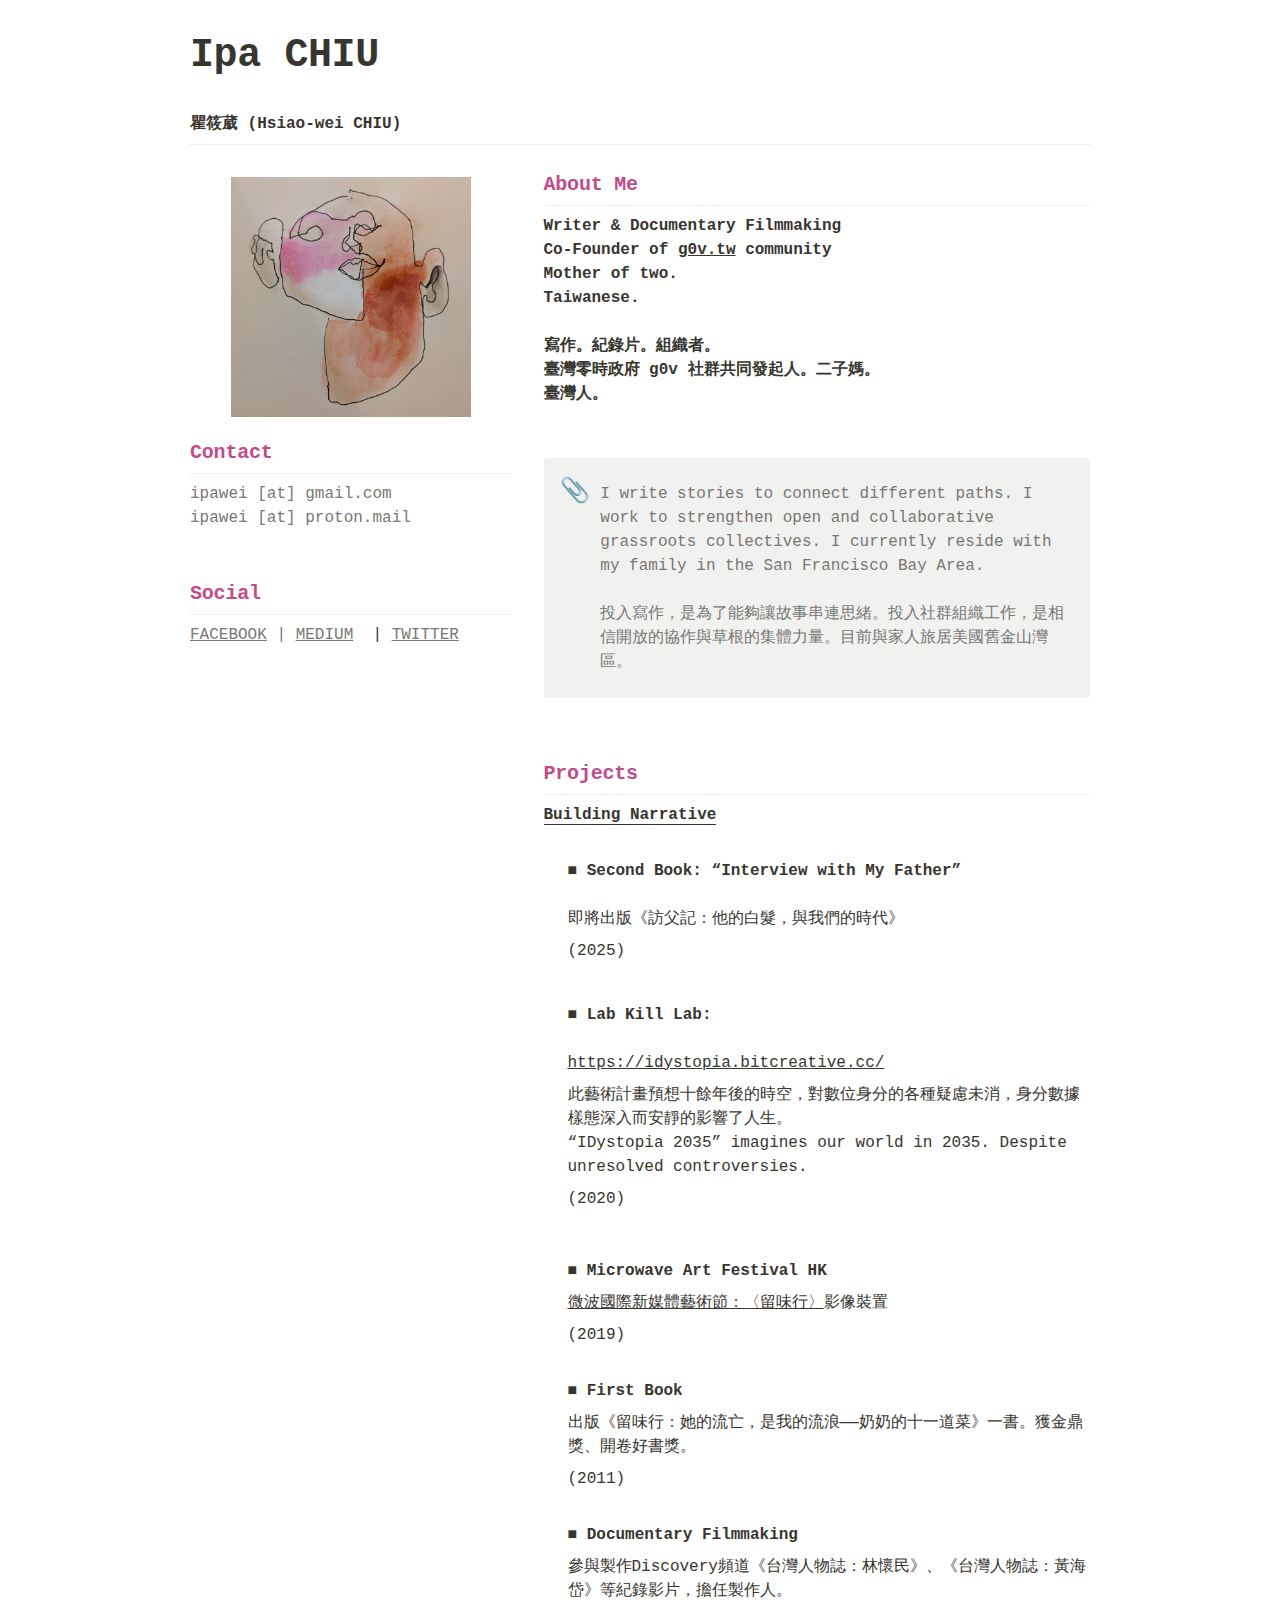
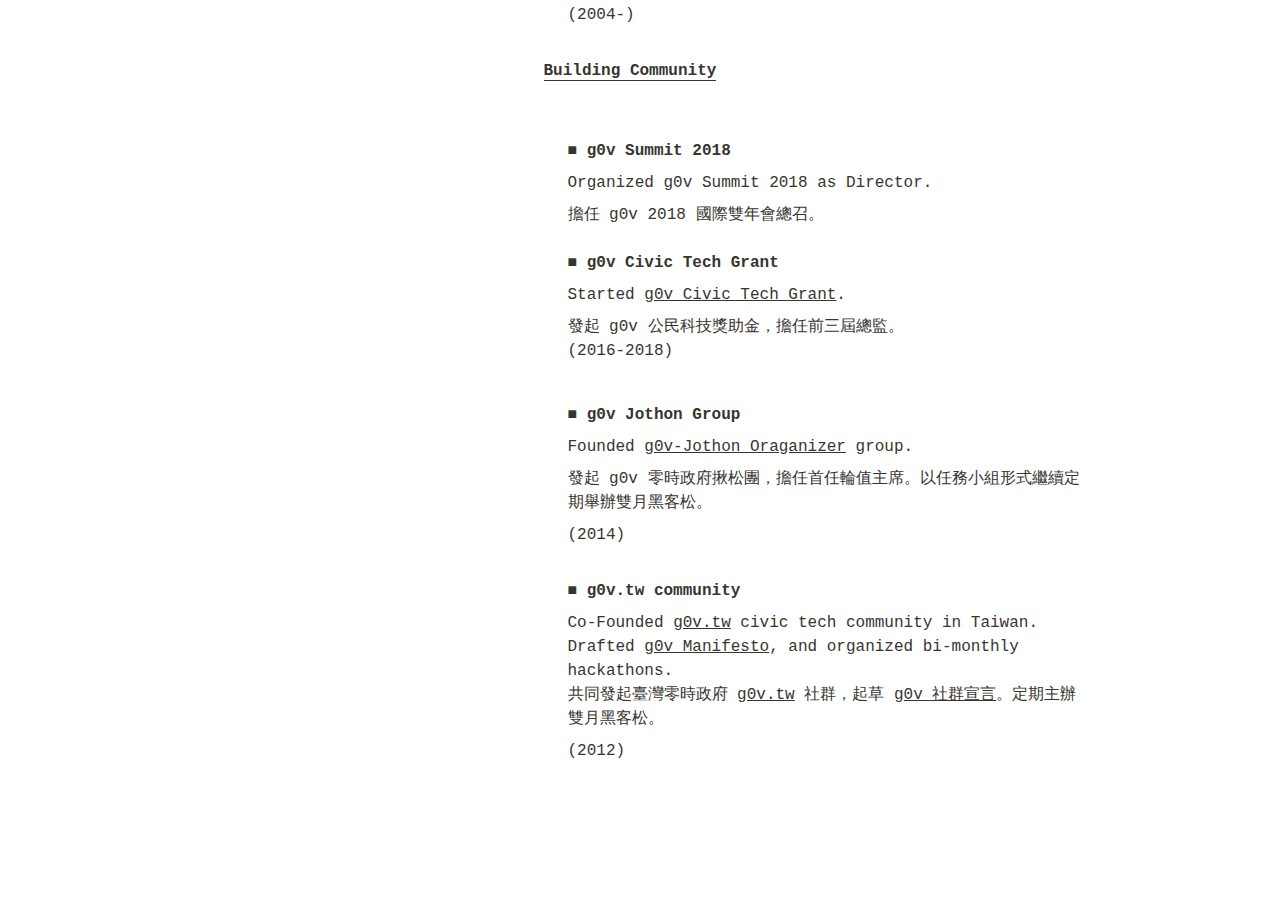
==== index.html @ a29be662 "Update index.html" ====
<html><head><meta http-equiv="Content-Type" content="text/html; charset=utf-8"/><title>Ipa CHIU</title><style>
/* cspell:disable-file */
/* webkit printing magic: print all background colors */
html {
	-webkit-print-color-adjust: exact;
}
* {
	box-sizing: border-box;
	-webkit-print-color-adjust: exact;
}

html,
body {
	margin: 0;
	padding: 0;
}
@media only screen {
	body {
		margin: 2em auto;
		max-width: 900px;
		color: rgb(55, 53, 47);
	}
}

body {
	line-height: 1.5;
	white-space: pre-wrap;
}

a,
a.visited {
	color: inherit;
	text-decoration: underline;
}

.pdf-relative-link-path {
	font-size: 80%;
	color: #444;
}

h1,
h2,
h3 {
	letter-spacing: -0.01em;
	line-height: 1.2;
	font-weight: 600;
	margin-bottom: 0;
}

.page-title {
	font-size: 2.5rem;
	font-weight: 700;
	margin-top: 0;
	margin-bottom: 0.75em;
}

h1 {
	font-size: 1.875rem;
	margin-top: 1.875rem;
}

h2 {
	font-size: 1.5rem;
	margin-top: 1.5rem;
}

h3 {
	font-size: 1.25rem;
	margin-top: 1.25rem;
}

.source {
	border: 1px solid #ddd;
	border-radius: 3px;
	padding: 1.5em;
	word-break: break-all;
}

.callout {
	border-radius: 3px;
	padding: 1rem;
}

figure {
	margin: 1.25em 0;
	page-break-inside: avoid;
}

figcaption {
	opacity: 0.5;
	font-size: 85%;
	margin-top: 0.5em;
}

mark {
	background-color: transparent;
}

.indented {
	padding-left: 1.5em;
}

hr {
	background: transparent;
	display: block;
	width: 100%;
	height: 1px;
	visibility: visible;
	border: none;
	border-bottom: 1px solid rgba(55, 53, 47, 0.09);
}

img {
	max-width: 100%;
}

@media only print {
	img {
		max-height: 100vh;
		object-fit: contain;
	}
}

@page {
	margin: 1in;
}

.collection-content {
	font-size: 0.875rem;
}

.column-list {
	display: flex;
	justify-content: space-between;
}

.column {
	padding: 0 1em;
}

.column:first-child {
	padding-left: 0;
}

.column:last-child {
	padding-right: 0;
}

.table_of_contents-item {
	display: block;
	font-size: 0.875rem;
	line-height: 1.3;
	padding: 0.125rem;
}

.table_of_contents-indent-1 {
	margin-left: 1.5rem;
}

.table_of_contents-indent-2 {
	margin-left: 3rem;
}

.table_of_contents-indent-3 {
	margin-left: 4.5rem;
}

.table_of_contents-link {
	text-decoration: none;
	opacity: 0.7;
	border-bottom: 1px solid rgba(55, 53, 47, 0.18);
}

table,
th,
td {
	border: 1px solid rgba(55, 53, 47, 0.09);
	border-collapse: collapse;
}

table {
	border-left: none;
	border-right: none;
}

th,
td {
	font-weight: normal;
	padding: 0.25em 0.5em;
	line-height: 1.5;
	min-height: 1.5em;
	text-align: left;
}

th {
	color: rgba(55, 53, 47, 0.6);
}

ol,
ul {
	margin: 0;
	margin-block-start: 0.6em;
	margin-block-end: 0.6em;
}

li > ol:first-child,
li > ul:first-child {
	margin-block-start: 0.6em;
}

ul > li {
	list-style: disc;
}

ul.to-do-list {
	padding-inline-start: 0;
}

ul.to-do-list > li {
	list-style: none;
}

.to-do-children-checked {
	text-decoration: line-through;
	opacity: 0.375;
}

ul.toggle > li {
	list-style: none;
}

ul {
	padding-inline-start: 1.7em;
}

ul > li {
	padding-left: 0.1em;
}

ol {
	padding-inline-start: 1.6em;
}

ol > li {
	padding-left: 0.2em;
}

.mono ol {
	padding-inline-start: 2em;
}

.mono ol > li {
	text-indent: -0.4em;
}

.toggle {
	padding-inline-start: 0em;
	list-style-type: none;
}

/* Indent toggle children */
.toggle > li > details {
	padding-left: 1.7em;
}

.toggle > li > details > summary {
	margin-left: -1.1em;
}

.selected-value {
	display: inline-block;
	padding: 0 0.5em;
	background: rgba(206, 205, 202, 0.5);
	border-radius: 3px;
	margin-right: 0.5em;
	margin-top: 0.3em;
	margin-bottom: 0.3em;
	white-space: nowrap;
}

.collection-title {
	display: inline-block;
	margin-right: 1em;
}

.page-description {
    margin-bottom: 2em;
}

.simple-table {
	margin-top: 1em;
	font-size: 0.875rem;
	empty-cells: show;
}
.simple-table td {
	height: 29px;
	min-width: 120px;
}

.simple-table th {
	height: 29px;
	min-width: 120px;
}

.simple-table-header-color {
	background: rgb(247, 246, 243);
	color: black;
}
.simple-table-header {
	font-weight: 500;
}

time {
	opacity: 0.5;
}

.icon {
	display: inline-block;
	max-width: 1.2em;
	max-height: 1.2em;
	text-decoration: none;
	vertical-align: text-bottom;
	margin-right: 0.5em;
}

img.icon {
	border-radius: 3px;
}

.user-icon {
	width: 1.5em;
	height: 1.5em;
	border-radius: 100%;
	margin-right: 0.5rem;
}

.user-icon-inner {
	font-size: 0.8em;
}

.text-icon {
	border: 1px solid #000;
	text-align: center;
}

.page-cover-image {
	display: block;
	object-fit: cover;
	width: 100%;
	max-height: 30vh;
}

.page-header-icon {
	font-size: 3rem;
	margin-bottom: 1rem;
}

.page-header-icon-with-cover {
	margin-top: -0.72em;
	margin-left: 0.07em;
}

.page-header-icon img {
	border-radius: 3px;
}

.link-to-page {
	margin: 1em 0;
	padding: 0;
	border: none;
	font-weight: 500;
}

p > .user {
	opacity: 0.5;
}

td > .user,
td > time {
	white-space: nowrap;
}

input[type="checkbox"] {
	transform: scale(1.5);
	margin-right: 0.6em;
	vertical-align: middle;
}

p {
	margin-top: 0.5em;
	margin-bottom: 0.5em;
}

.image {
	border: none;
	margin: 1.5em 0;
	padding: 0;
	border-radius: 0;
	text-align: center;
}

.code,
code {
	background: rgba(135, 131, 120, 0.15);
	border-radius: 3px;
	padding: 0.2em 0.4em;
	border-radius: 3px;
	font-size: 85%;
	tab-size: 2;
}

code {
	color: #eb5757;
}

.code {
	padding: 1.5em 1em;
}

.code-wrap {
	white-space: pre-wrap;
	word-break: break-all;
}

.code > code {
	background: none;
	padding: 0;
	font-size: 100%;
	color: inherit;
}

blockquote {
	font-size: 1.25em;
	margin: 1em 0;
	padding-left: 1em;
	border-left: 3px solid rgb(55, 53, 47);
}

.bookmark {
	text-decoration: none;
	max-height: 8em;
	padding: 0;
	display: flex;
	width: 100%;
	align-items: stretch;
}

.bookmark-title {
	font-size: 0.85em;
	overflow: hidden;
	text-overflow: ellipsis;
	height: 1.75em;
	white-space: nowrap;
}

.bookmark-text {
	display: flex;
	flex-direction: column;
}

.bookmark-info {
	flex: 4 1 180px;
	padding: 12px 14px 14px;
	display: flex;
	flex-direction: column;
	justify-content: space-between;
}

.bookmark-image {
	width: 33%;
	flex: 1 1 180px;
	display: block;
	position: relative;
	object-fit: cover;
	border-radius: 1px;
}

.bookmark-description {
	color: rgba(55, 53, 47, 0.6);
	font-size: 0.75em;
	overflow: hidden;
	max-height: 4.5em;
	word-break: break-word;
}

.bookmark-href {
	font-size: 0.75em;
	margin-top: 0.25em;
}

.sans { font-family: ui-sans-serif, -apple-system, BlinkMacSystemFont, "Segoe UI Variable Display", "Segoe UI", Helvetica, "Apple Color Emoji", Arial, sans-serif, "Segoe UI Emoji", "Segoe UI Symbol"; }
.code { font-family: "SFMono-Regular", Menlo, Consolas, "PT Mono", "Liberation Mono", Courier, monospace; }
.serif { font-family: Lyon-Text, Georgia, ui-serif, serif; }
.mono { font-family: iawriter-mono, Nitti, Menlo, Courier, monospace; }
.pdf .sans { font-family: Inter, ui-sans-serif, -apple-system, BlinkMacSystemFont, "Segoe UI Variable Display", "Segoe UI", Helvetica, "Apple Color Emoji", Arial, sans-serif, "Segoe UI Emoji", "Segoe UI Symbol", 'Twemoji', 'Noto Color Emoji', 'Noto Sans CJK JP'; }
.pdf:lang(zh-CN) .sans { font-family: Inter, ui-sans-serif, -apple-system, BlinkMacSystemFont, "Segoe UI Variable Display", "Segoe UI", Helvetica, "Apple Color Emoji", Arial, sans-serif, "Segoe UI Emoji", "Segoe UI Symbol", 'Twemoji', 'Noto Color Emoji', 'Noto Sans CJK SC'; }
.pdf:lang(zh-TW) .sans { font-family: Inter, ui-sans-serif, -apple-system, BlinkMacSystemFont, "Segoe UI Variable Display", "Segoe UI", Helvetica, "Apple Color Emoji", Arial, sans-serif, "Segoe UI Emoji", "Segoe UI Symbol", 'Twemoji', 'Noto Color Emoji', 'Noto Sans CJK TC'; }
.pdf:lang(ko-KR) .sans { font-family: Inter, ui-sans-serif, -apple-system, BlinkMacSystemFont, "Segoe UI Variable Display", "Segoe UI", Helvetica, "Apple Color Emoji", Arial, sans-serif, "Segoe UI Emoji", "Segoe UI Symbol", 'Twemoji', 'Noto Color Emoji', 'Noto Sans CJK KR'; }
.pdf .code { font-family: Source Code Pro, "SFMono-Regular", Menlo, Consolas, "PT Mono", "Liberation Mono", Courier, monospace, 'Twemoji', 'Noto Color Emoji', 'Noto Sans Mono CJK JP'; }
.pdf:lang(zh-CN) .code { font-family: Source Code Pro, "SFMono-Regular", Menlo, Consolas, "PT Mono", "Liberation Mono", Courier, monospace, 'Twemoji', 'Noto Color Emoji', 'Noto Sans Mono CJK SC'; }
.pdf:lang(zh-TW) .code { font-family: Source Code Pro, "SFMono-Regular", Menlo, Consolas, "PT Mono", "Liberation Mono", Courier, monospace, 'Twemoji', 'Noto Color Emoji', 'Noto Sans Mono CJK TC'; }
.pdf:lang(ko-KR) .code { font-family: Source Code Pro, "SFMono-Regular", Menlo, Consolas, "PT Mono", "Liberation Mono", Courier, monospace, 'Twemoji', 'Noto Color Emoji', 'Noto Sans Mono CJK KR'; }
.pdf .serif { font-family: PT Serif, Lyon-Text, Georgia, ui-serif, serif, 'Twemoji', 'Noto Color Emoji', 'Noto Serif CJK JP'; }
.pdf:lang(zh-CN) .serif { font-family: PT Serif, Lyon-Text, Georgia, ui-serif, serif, 'Twemoji', 'Noto Color Emoji', 'Noto Serif CJK SC'; }
.pdf:lang(zh-TW) .serif { font-family: PT Serif, Lyon-Text, Georgia, ui-serif, serif, 'Twemoji', 'Noto Color Emoji', 'Noto Serif CJK TC'; }
.pdf:lang(ko-KR) .serif { font-family: PT Serif, Lyon-Text, Georgia, ui-serif, serif, 'Twemoji', 'Noto Color Emoji', 'Noto Serif CJK KR'; }
.pdf .mono { font-family: PT Mono, iawriter-mono, Nitti, Menlo, Courier, monospace, 'Twemoji', 'Noto Color Emoji', 'Noto Sans Mono CJK JP'; }
.pdf:lang(zh-CN) .mono { font-family: PT Mono, iawriter-mono, Nitti, Menlo, Courier, monospace, 'Twemoji', 'Noto Color Emoji', 'Noto Sans Mono CJK SC'; }
.pdf:lang(zh-TW) .mono { font-family: PT Mono, iawriter-mono, Nitti, Menlo, Courier, monospace, 'Twemoji', 'Noto Color Emoji', 'Noto Sans Mono CJK TC'; }
.pdf:lang(ko-KR) .mono { font-family: PT Mono, iawriter-mono, Nitti, Menlo, Courier, monospace, 'Twemoji', 'Noto Color Emoji', 'Noto Sans Mono CJK KR'; }
.highlight-default {
	color: rgba(55, 53, 47, 1);
}
.highlight-gray {
	color: rgba(120, 119, 116, 1);
	fill: rgba(120, 119, 116, 1);
}
.highlight-brown {
	color: rgba(159, 107, 83, 1);
	fill: rgba(159, 107, 83, 1);
}
.highlight-orange {
	color: rgba(217, 115, 13, 1);
	fill: rgba(217, 115, 13, 1);
}
.highlight-yellow {
	color: rgba(203, 145, 47, 1);
	fill: rgba(203, 145, 47, 1);
}
.highlight-teal {
	color: rgba(68, 131, 97, 1);
	fill: rgba(68, 131, 97, 1);
}
.highlight-blue {
	color: rgba(51, 126, 169, 1);
	fill: rgba(51, 126, 169, 1);
}
.highlight-purple {
	color: rgba(144, 101, 176, 1);
	fill: rgba(144, 101, 176, 1);
}
.highlight-pink {
	color: rgba(193, 76, 138, 1);
	fill: rgba(193, 76, 138, 1);
}
.highlight-red {
	color: rgba(212, 76, 71, 1);
	fill: rgba(212, 76, 71, 1);
}
.highlight-default_background {
	color: rgba(55, 53, 47, 1);
}
.highlight-gray_background {
	background: rgba(241, 241, 239, 1);
}
.highlight-brown_background {
	background: rgba(244, 238, 238, 1);
}
.highlight-orange_background {
	background: rgba(251, 236, 221, 1);
}
.highlight-yellow_background {
	background: rgba(251, 243, 219, 1);
}
.highlight-teal_background {
	background: rgba(237, 243, 236, 1);
}
.highlight-blue_background {
	background: rgba(231, 243, 248, 1);
}
.highlight-purple_background {
	background: rgba(244, 240, 247, 0.8);
}
.highlight-pink_background {
	background: rgba(249, 238, 243, 0.8);
}
.highlight-red_background {
	background: rgba(253, 235, 236, 1);
}
.block-color-default {
	color: inherit;
	fill: inherit;
}
.block-color-gray {
	color: rgba(120, 119, 116, 1);
	fill: rgba(120, 119, 116, 1);
}
.block-color-brown {
	color: rgba(159, 107, 83, 1);
	fill: rgba(159, 107, 83, 1);
}
.block-color-orange {
	color: rgba(217, 115, 13, 1);
	fill: rgba(217, 115, 13, 1);
}
.block-color-yellow {
	color: rgba(203, 145, 47, 1);
	fill: rgba(203, 145, 47, 1);
}
.block-color-teal {
	color: rgba(68, 131, 97, 1);
	fill: rgba(68, 131, 97, 1);
}
.block-color-blue {
	color: rgba(51, 126, 169, 1);
	fill: rgba(51, 126, 169, 1);
}
.block-color-purple {
	color: rgba(144, 101, 176, 1);
	fill: rgba(144, 101, 176, 1);
}
.block-color-pink {
	color: rgba(193, 76, 138, 1);
	fill: rgba(193, 76, 138, 1);
}
.block-color-red {
	color: rgba(212, 76, 71, 1);
	fill: rgba(212, 76, 71, 1);
}
.block-color-default_background {
	color: inherit;
	fill: inherit;
}
.block-color-gray_background {
	background: rgba(241, 241, 239, 1);
}
.block-color-brown_background {
	background: rgba(244, 238, 238, 1);
}
.block-color-orange_background {
	background: rgba(251, 236, 221, 1);
}
.block-color-yellow_background {
	background: rgba(251, 243, 219, 1);
}
.block-color-teal_background {
	background: rgba(237, 243, 236, 1);
}
.block-color-blue_background {
	background: rgba(231, 243, 248, 1);
}
.block-color-purple_background {
	background: rgba(244, 240, 247, 0.8);
}
.block-color-pink_background {
	background: rgba(249, 238, 243, 0.8);
}
.block-color-red_background {
	background: rgba(253, 235, 236, 1);
}
.select-value-color-uiBlue { background-color: rgba(35, 131, 226, .07); }
.select-value-color-pink { background-color: rgba(245, 224, 233, 1); }
.select-value-color-purple { background-color: rgba(232, 222, 238, 1); }
.select-value-color-green { background-color: rgba(219, 237, 219, 1); }
.select-value-color-gray { background-color: rgba(227, 226, 224, 1); }
.select-value-color-transparentGray { background-color: rgba(227, 226, 224, 0); }
.select-value-color-translucentGray { background-color: rgba(0, 0, 0, 0.06); }
.select-value-color-orange { background-color: rgba(250, 222, 201, 1); }
.select-value-color-brown { background-color: rgba(238, 224, 218, 1); }
.select-value-color-red { background-color: rgba(255, 226, 221, 1); }
.select-value-color-yellow { background-color: rgba(253, 236, 200, 1); }
.select-value-color-blue { background-color: rgba(211, 229, 239, 1); }
.select-value-color-pageGlass { background-color: undefined; }
.select-value-color-washGlass { background-color: undefined; }

.checkbox {
	display: inline-flex;
	vertical-align: text-bottom;
	width: 16;
	height: 16;
	background-size: 16px;
	margin-left: 2px;
	margin-right: 5px;
}

.checkbox-on {
	background-image: url("data:image/svg+xml;charset=UTF-8,%3Csvg%20width%3D%2216%22%20height%3D%2216%22%20viewBox%3D%220%200%2016%2016%22%20fill%3D%22none%22%20xmlns%3D%22http%3A%2F%2Fwww.w3.org%2F2000%2Fsvg%22%3E%0A%3Crect%20width%3D%2216%22%20height%3D%2216%22%20fill%3D%22%2358A9D7%22%2F%3E%0A%3Cpath%20d%3D%22M6.71429%2012.2852L14%204.9995L12.7143%203.71436L6.71429%209.71378L3.28571%206.2831L2%207.57092L6.71429%2012.2852Z%22%20fill%3D%22white%22%2F%3E%0A%3C%2Fsvg%3E");
}

.checkbox-off {
	background-image: url("data:image/svg+xml;charset=UTF-8,%3Csvg%20width%3D%2216%22%20height%3D%2216%22%20viewBox%3D%220%200%2016%2016%22%20fill%3D%22none%22%20xmlns%3D%22http%3A%2F%2Fwww.w3.org%2F2000%2Fsvg%22%3E%0A%3Crect%20x%3D%220.75%22%20y%3D%220.75%22%20width%3D%2214.5%22%20height%3D%2214.5%22%20fill%3D%22white%22%20stroke%3D%22%2336352F%22%20stroke-width%3D%221.5%22%2F%3E%0A%3C%2Fsvg%3E");
}
	
</style></head><body><article id="12f28c5c-1f02-8085-a0d1-f7b68000f817" class="page mono"><header><h1 class="page-title">Ipa CHIU</h1><p class="page-description"></header><mark class="highlight-default"><strong>瞿筱葳 (Hsiao-wei CHIU)</strong></mark><div class="page-body"></p><hr id="12f28c5c-1f02-810d-8d23-ddfacd2ec029"/><div id="12f28c5c-1f02-814a-b586-ebaed6cb3a5c" class="column-list"><div id="12f28c5c-1f02-8101-a178-fb749620219c" style="width:37.5%" class="column"><figure id="12f28c5c-1f02-8027-8b82-d5bdfeb16931" class="image"><img style="width:240px" src="selfportrait.png"/></figure><h3 id="12f28c5c-1f02-8048-9604-f4ea5ddbfb06" class="block-color-default"><mark class="highlight-pink"><strong>Contact</strong></mark></h3><hr id="12f28c5c-1f02-8106-9dfe-d8c9cc22c20f"/><p id="12f28c5c-1f02-8140-9b88-e9ad4e63258a" class="block-color-default"><mark class="highlight-gray">ipawei [at] gmail.com<br/>ipawei [at] proton.mail<br/></mark></p><p id="12f28c5c-1f02-8089-92ca-f674e2b45f12" class="block-color-default">
</p><h3 id="12f28c5c-1f02-8141-8950-fc5d59d4d139" class="block-color-default"><mark class="highlight-pink"><strong>Social </strong></mark></h3><hr id="12f28c5c-1f02-8020-bf8a-fa3265cc74ae"/><p id="12f28c5c-1f02-809f-a021-c2c9bcc88266" class=""><mark class="highlight-gray"><a href="http://facebook.com/ipa.chiu/">FACEBOOK</a></mark><mark class="highlight-gray"> | </mark><mark class="highlight-gray"><a href="http://medium.com/@ipaway">MEDIUM</a></mark>  | <mark class="highlight-gray"><a href="http://x.com/ipa">TWITTER</a></mark><br/><br/></p><p id="12f28c5c-1f02-80f7-a36c-d2737bbf65d7" class="">
</p><p id="12f28c5c-1f02-81db-a654-f9e92151435a" class="">
</p><p id="12f28c5c-1f02-817c-9854-c4316de65539" class="block-color-default">
</p></div><div id="12f28c5c-1f02-8135-bd2c-c7cb10c526ca" style="width:62.499999999999986%" class="column"><h3 id="12f28c5c-1f02-81a0-a6c2-cdfb7afb1f1b" class="block-color-default"><mark class="highlight-pink"><strong>About Me</strong></mark></h3><hr id="12f28c5c-1f02-81ff-a3d5-eb8d1bbfabb8"/><p id="12f28c5c-1f02-80e5-83c9-c12a51379163" class=""><mark class="highlight-default"><strong>Writer &amp; Documentary Filmmaking<br/>Co-Founder of </strong></mark><mark class="highlight-default"><strong><a href="http://g0v.tw">g0v.tw</a></strong></mark><mark class="highlight-default"><strong> community<br/>Mother of two.<br/>Taiwanese.<br/><br/>寫作。紀錄片。組織者。<br/>臺灣零時政府 g0v 社群共同發起人。二子媽。<br/>臺灣人。<br/></strong></mark></p><p id="12f28c5c-1f02-808f-8d9b-dbd661f26437" class=""><mark class="highlight-gray"> </mark></p><figure class="block-color-gray_background callout" style="white-space:pre-wrap;display:flex" id="12f28c5c-1f02-8042-90df-dfbe7b403af0"><div style="font-size:1.5em"><span class="icon">📎</span></div><div style="width:100%"><p id="49dd58f7-2707-496b-8c7b-ec17b19b16ef" class=""><mark class="highlight-gray">I write stories to connect different paths. I work to strengthen open and collaborative grassroots collectives. I currently reside with my family in the San Francisco Bay Area.<br/><br/>投入寫作，是為了能夠讓故事串連思緒。投入社群組織工作，是相信開放的協作與草根的集體力量。目前與家人旅居美國舊金山灣區。<br/></mark></p></div></figure><p id="12f28c5c-1f02-8064-bf1a-c700e8ae635e" class="">
</p><h3 id="12f28c5c-1f02-806c-a6c6-f49ae961b11c" class="block-color-default"><mark class="highlight-pink">Projects</mark></h3><hr id="12f28c5c-1f02-80c0-9d2d-edcba3639cd7"/><p id="12f28c5c-1f02-80bc-baf2-cd7cba15491a" class=""><mark class="highlight-default"><mark class="highlight-default_background"><strong><span style="border-bottom:0.05em solid">Building Narrative</span></strong></mark></mark><div class="indented"><p id="12f28c5c-1f02-809c-abcb-c9ecf5043db7" class=""><mark class="highlight-default"><strong><br/>■ Second Book: “Interview with My Father”<br/><br/></strong></mark><mark class="highlight-default">即將出版《訪父記：他的白髮，與我們的時代》</mark></p><p id="12f28c5c-1f02-8043-ac4c-fdbebafdf92b" class="">(2025)</p><p id="12f28c5c-1f02-80b1-b28c-f988cf8d0b53" class="">
</p><p id="12f28c5c-1f02-80ab-bd26-e362c6820714" class=""><mark class="highlight-default"><strong>■ Lab Kill Lab: </strong></mark><br/><br/><a href="https://idystopia.bitcreative.cc/">https://idystopia.bitcreative.cc/</a></p><p id="13028c5c-1f02-802d-a496-e8ae7d73de41" class="">此藝術計畫預想十餘年後的時空，對數位身分的各種疑慮未消，身分數據樣態深入而安靜的影響了人生。<br/>“IDystopia 2035” imagines our world in 2035. Despite unresolved controversies. <br/></p><p id="12f28c5c-1f02-804b-987b-d5d0d3b683b2" class="">(2020)<br/><br/><br/><mark class="highlight-default"><strong>■ Microwave Art Festival HK</strong></mark></p><p id="13028c5c-1f02-8028-9b8a-e0054c1df09e" class=""><a href="https://www.microwavefest.net/festival2019/CuratorialStatement.html">微波國際新媒體藝術節：〈留味行〉</a>影像裝置</p><p id="12f28c5c-1f02-802c-8206-ecd535a5cfd8" class="">(2019)<br/><br/></p><p id="12f28c5c-1f02-80d4-9257-e04947d476ec" class=""><mark class="highlight-default"><strong>■ First Book</strong></mark></p><p id="12f28c5c-1f02-8070-9f7a-f5de3caf138e" class="">出版《留味行：她的流亡，是我的流浪——奶奶的十一道菜》一書。獲金鼎獎、開卷好書獎。</p><p id="12f28c5c-1f02-80e1-88c7-c9a8d8a4d721" class="">(2011)<br/><br/></p><p id="12f28c5c-1f02-80b5-9bb6-cc4d46c52982" class=""><mark class="highlight-default"><strong>■ Documentary Filmmaking</strong></mark><strong> </strong></p><p id="12f28c5c-1f02-800f-94fd-e5e63e3c6dad" class="">參與製作Discovery頻道《台灣人物誌：林懷民》、《台灣人物誌：黃海岱》等紀錄影片，擔任製作人。<br/>(2004-)<br/><br/></p></div></p><p id="12f28c5c-1f02-805c-b27b-f6516c27e498" class=""><mark class="highlight-default"><strong><span style="border-bottom:0.05em solid">Building Community</span></strong></mark><div class="indented"><p id="12f28c5c-1f02-8031-aee7-ffc9a24b0c16" class=""><mark class="highlight-default"><br/><br/></mark><mark class="highlight-default"><strong>■ g0v Summit 2018</strong></mark></p><p id="12f28c5c-1f02-80a0-9423-e050afc51b99" class="">Organized g0v Summit 2018 as Director.</p><p id="12f28c5c-1f02-80a1-a214-ca5e8d98536c" class="">擔任 g0v 2018 國際雙年會總召。<mark class="highlight-default"><strong><br/><br/>■ g0v Civic Tech Grant<br/></strong></mark></p><p id="12f28c5c-1f02-8005-8c5b-d19a49d4a3e4" class="">Started <a href="https://grants.g0v.tw/">g0v Civic Tech Grant</a>.</p><p id="12f28c5c-1f02-80db-8df7-cfc0ee5756aa" class="">發起 g0v 公民科技獎助金，擔任前三屆總監。<br/>(2016-2018)<br/></p><p id="12f28c5c-1f02-801e-b839-ddd59b6b9000" class="">
</p><p id="12f28c5c-1f02-800c-a390-c2a8cfe61d73" class=""><mark class="highlight-default"><strong>■ </strong></mark><strong>g0v Jothon Group</strong></p><p id="12f28c5c-1f02-800d-ba56-d9833f275ed9" class="">Founded <a href="https://jothon.g0v.tw/about/en/">g0v-Jothon Oraganizer</a> group.</p><p id="12f28c5c-1f02-8042-b2b4-dee720fc8230" class="">發起 g0v 零時政府揪松團，擔任首任輪值主席。以任務小組形式繼續定期舉辦雙月黑客松。</p><p id="12f28c5c-1f02-804e-8f8e-f6e90113067c" class="">(2014)</p></div></p><p id="12f28c5c-1f02-809c-aec7-df51bdcf1afd" class=""><div class="indented"><p id="12f28c5c-1f02-8090-b7ee-c9da561da65b" class=""><mark class="highlight-default"><strong><br>■ </strong></mark><strong>g0v.tw community</strong></p><p id="12f28c5c-1f02-8053-ab4c-eecd958b7f27" class="">Co-Founded <a href="http://g0v.tw">g0v.tw</a> civic tech community in Taiwan. Drafted <a href="https://g0v.tw/intl/zh-TW/manifesto/en/">g0v Manifesto</a>, and organized bi-monthly hackathons. <br/>共同發起臺灣零時政府 <a href="http://g0v.tw">g0v.tw</a> 社群，起草 <a href="https://g0v.tw/intl/zh-TW/manifesto/">g0v 社群宣言</a>。定期主辦雙月黑客松。</p><p id="12f28c5c-1f02-80f9-b328-d98aff6e081a" class="">(2012)<br/><br/></p></div></p><p id="12f28c5c-1f02-8097-8e16-fb57db5e30f6" class="">
</p></div></div><p id="12f28c5c-1f02-804a-aa74-c76a7c961fa9" class="">
</p></div></article><span class="sans" style="font-size:14px;padding-top:2em"></span></body></html>
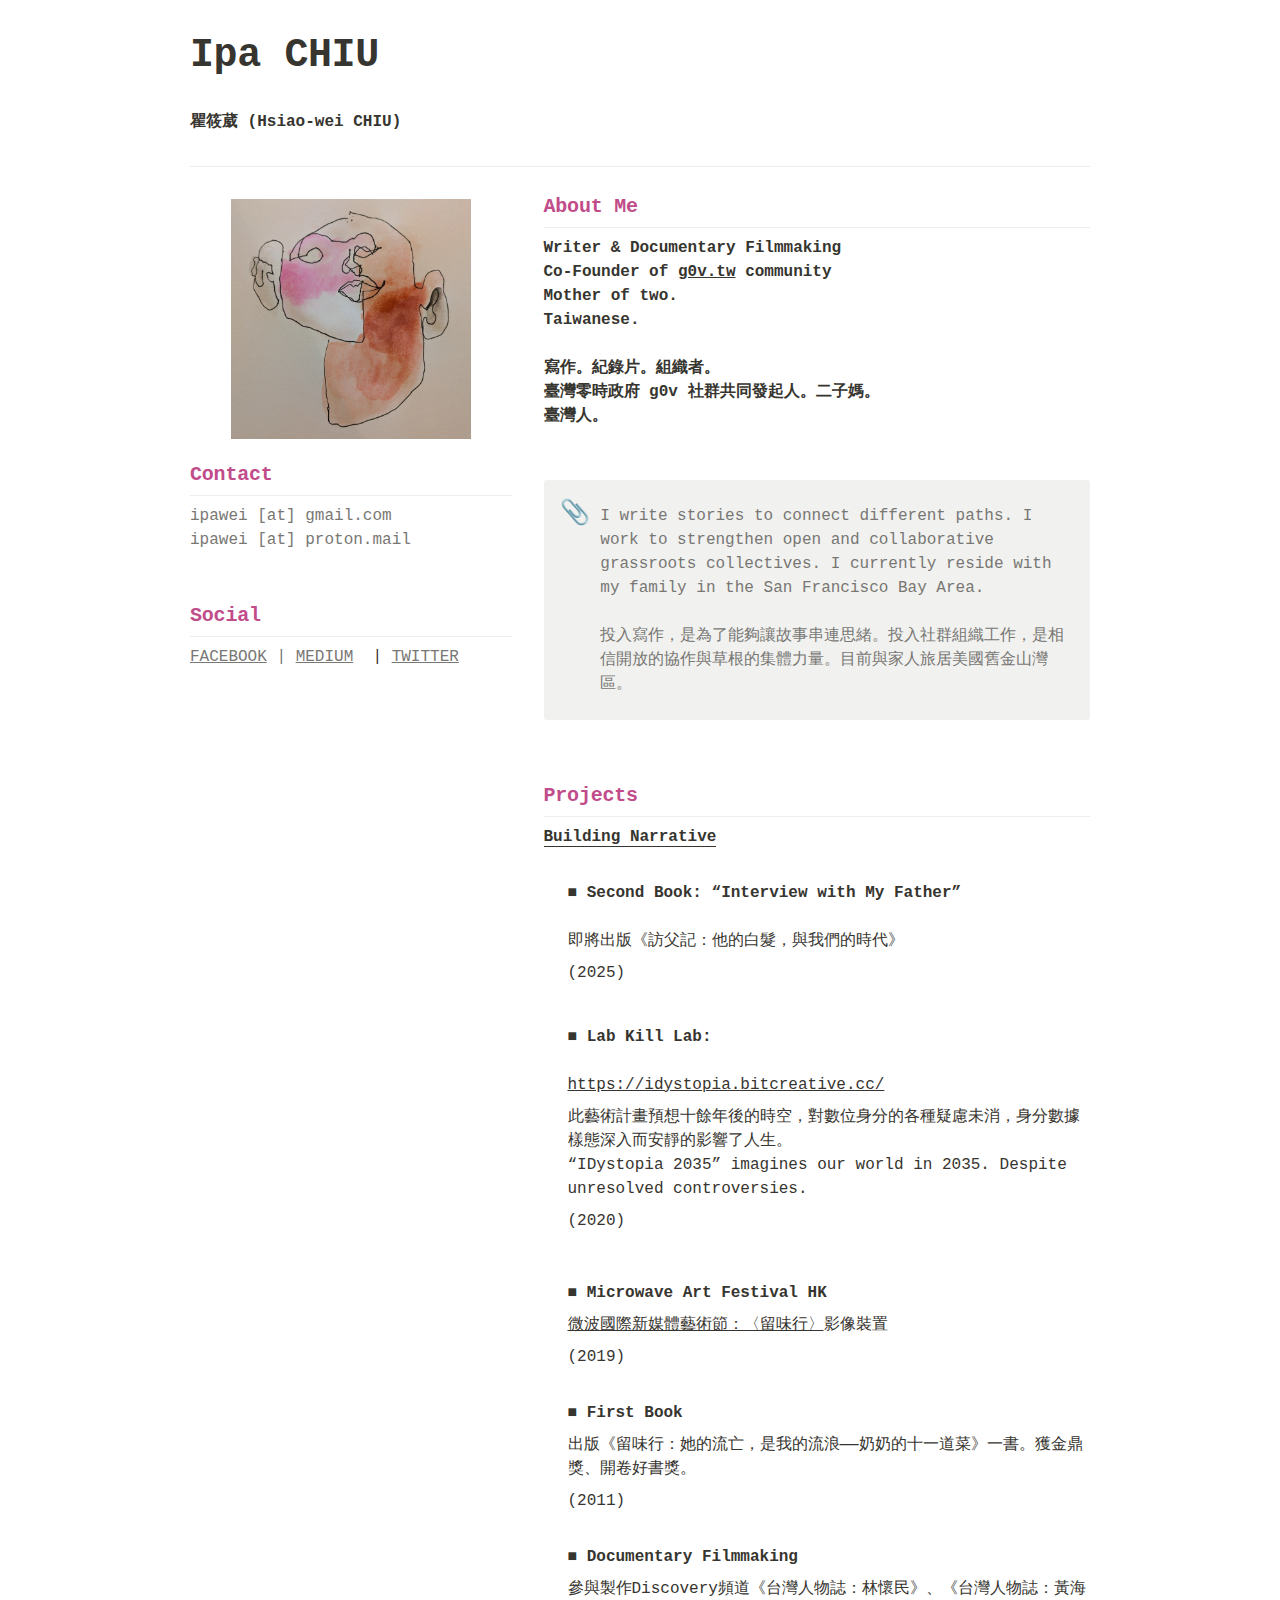
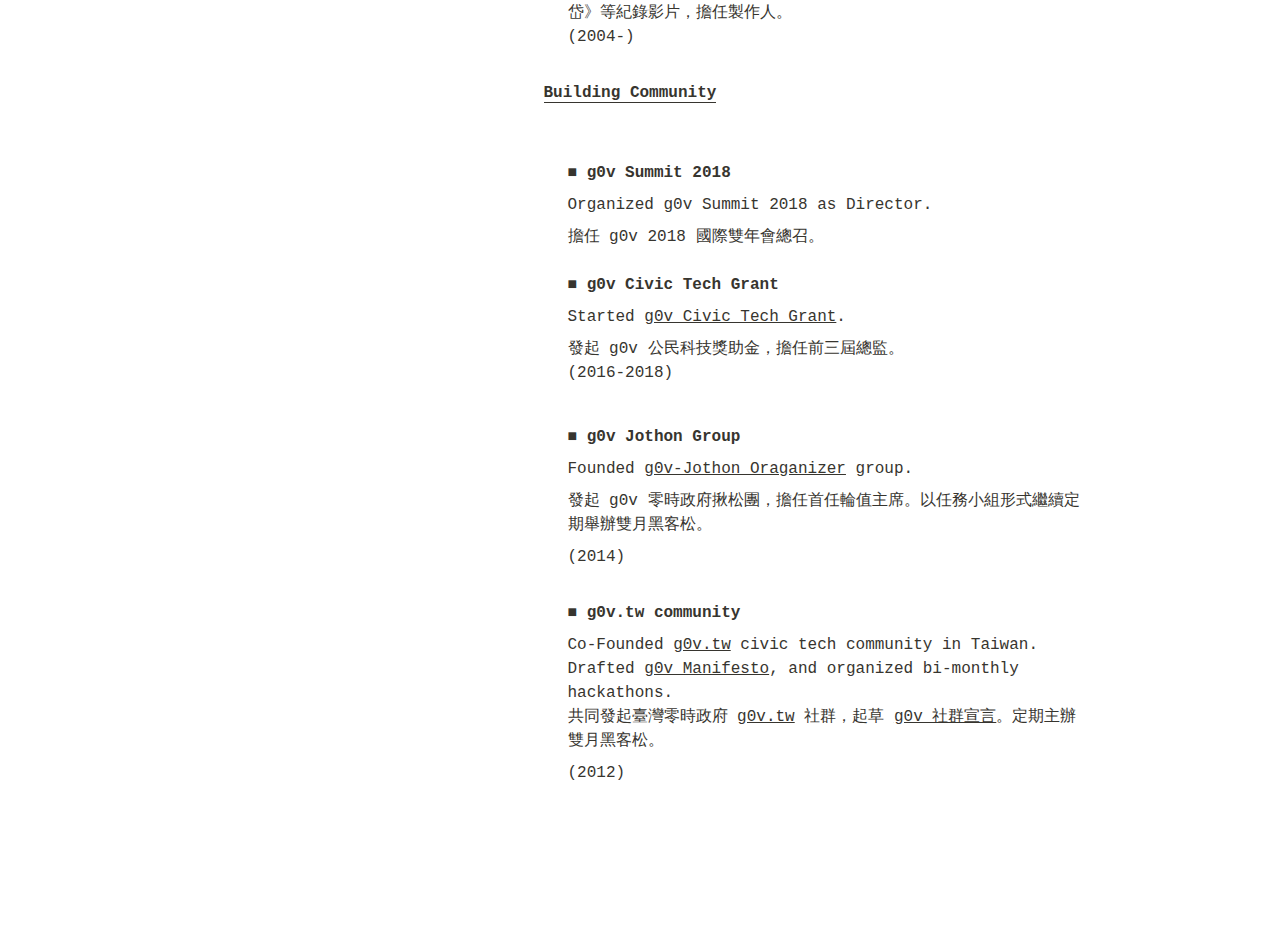
==== commit bb2d0882: "Update index.html" ====
--- a/index.html
+++ b/index.html
@@ -681,7 +681,7 @@
 	background-image: url("data:image/svg+xml;charset=UTF-8,%3Csvg%20width%3D%2216%22%20height%3D%2216%22%20viewBox%3D%220%200%2016%2016%22%20fill%3D%22none%22%20xmlns%3D%22http%3A%2F%2Fwww.w3.org%2F2000%2Fsvg%22%3E%0A%3Crect%20x%3D%220.75%22%20y%3D%220.75%22%20width%3D%2214.5%22%20height%3D%2214.5%22%20fill%3D%22white%22%20stroke%3D%22%2336352F%22%20stroke-width%3D%221.5%22%2F%3E%0A%3C%2Fsvg%3E");
 }
 	
-</style></head><body><article id="12f28c5c-1f02-8085-a0d1-f7b68000f817" class="page mono"><header><h1 class="page-title">Ipa CHIU</h1><p class="page-description"></header><mark class="highlight-default"><strong>瞿筱葳 (Hsiao-wei CHIU)</strong></mark><div class="page-body"></p><hr id="12f28c5c-1f02-810d-8d23-ddfacd2ec029"/><div id="12f28c5c-1f02-814a-b586-ebaed6cb3a5c" class="column-list"><div id="12f28c5c-1f02-8101-a178-fb749620219c" style="width:37.5%" class="column"><figure id="12f28c5c-1f02-8027-8b82-d5bdfeb16931" class="image"><img style="width:240px" src="selfportrait.png"/></figure><h3 id="12f28c5c-1f02-8048-9604-f4ea5ddbfb06" class="block-color-default"><mark class="highlight-pink"><strong>Contact</strong></mark></h3><hr id="12f28c5c-1f02-8106-9dfe-d8c9cc22c20f"/><p id="12f28c5c-1f02-8140-9b88-e9ad4e63258a" class="block-color-default"><mark class="highlight-gray">ipawei [at] gmail.com<br/>ipawei [at] proton.mail<br/></mark></p><p id="12f28c5c-1f02-8089-92ca-f674e2b45f12" class="block-color-default">
+</style></head><body><article id="12f28c5c-1f02-8085-a0d1-f7b68000f817" class="page mono"><header><h1 class="page-title">Ipa CHIU</h1><mark class="highlight-default"><strong>瞿筱葳 (Hsiao-wei CHIU)</strong></mark><p class="page-description"></header><div class="page-body"></p><hr id="12f28c5c-1f02-810d-8d23-ddfacd2ec029"/><div id="12f28c5c-1f02-814a-b586-ebaed6cb3a5c" class="column-list"><div id="12f28c5c-1f02-8101-a178-fb749620219c" style="width:37.5%" class="column"><figure id="12f28c5c-1f02-8027-8b82-d5bdfeb16931" class="image"><img style="width:240px" src="selfportrait.png"/></figure><h3 id="12f28c5c-1f02-8048-9604-f4ea5ddbfb06" class="block-color-default"><mark class="highlight-pink"><strong>Contact</strong></mark></h3><hr id="12f28c5c-1f02-8106-9dfe-d8c9cc22c20f"/><p id="12f28c5c-1f02-8140-9b88-e9ad4e63258a" class="block-color-default"><mark class="highlight-gray">ipawei [at] gmail.com<br/>ipawei [at] proton.mail<br/></mark></p><p id="12f28c5c-1f02-8089-92ca-f674e2b45f12" class="block-color-default">
 </p><h3 id="12f28c5c-1f02-8141-8950-fc5d59d4d139" class="block-color-default"><mark class="highlight-pink"><strong>Social </strong></mark></h3><hr id="12f28c5c-1f02-8020-bf8a-fa3265cc74ae"/><p id="12f28c5c-1f02-809f-a021-c2c9bcc88266" class=""><mark class="highlight-gray"><a href="http://facebook.com/ipa.chiu/">FACEBOOK</a></mark><mark class="highlight-gray"> | </mark><mark class="highlight-gray"><a href="http://medium.com/@ipaway">MEDIUM</a></mark>  | <mark class="highlight-gray"><a href="http://x.com/ipa">TWITTER</a></mark><br/><br/></p><p id="12f28c5c-1f02-80f7-a36c-d2737bbf65d7" class="">
 </p><p id="12f28c5c-1f02-81db-a654-f9e92151435a" class="">
 </p><p id="12f28c5c-1f02-817c-9854-c4316de65539" class="block-color-default">
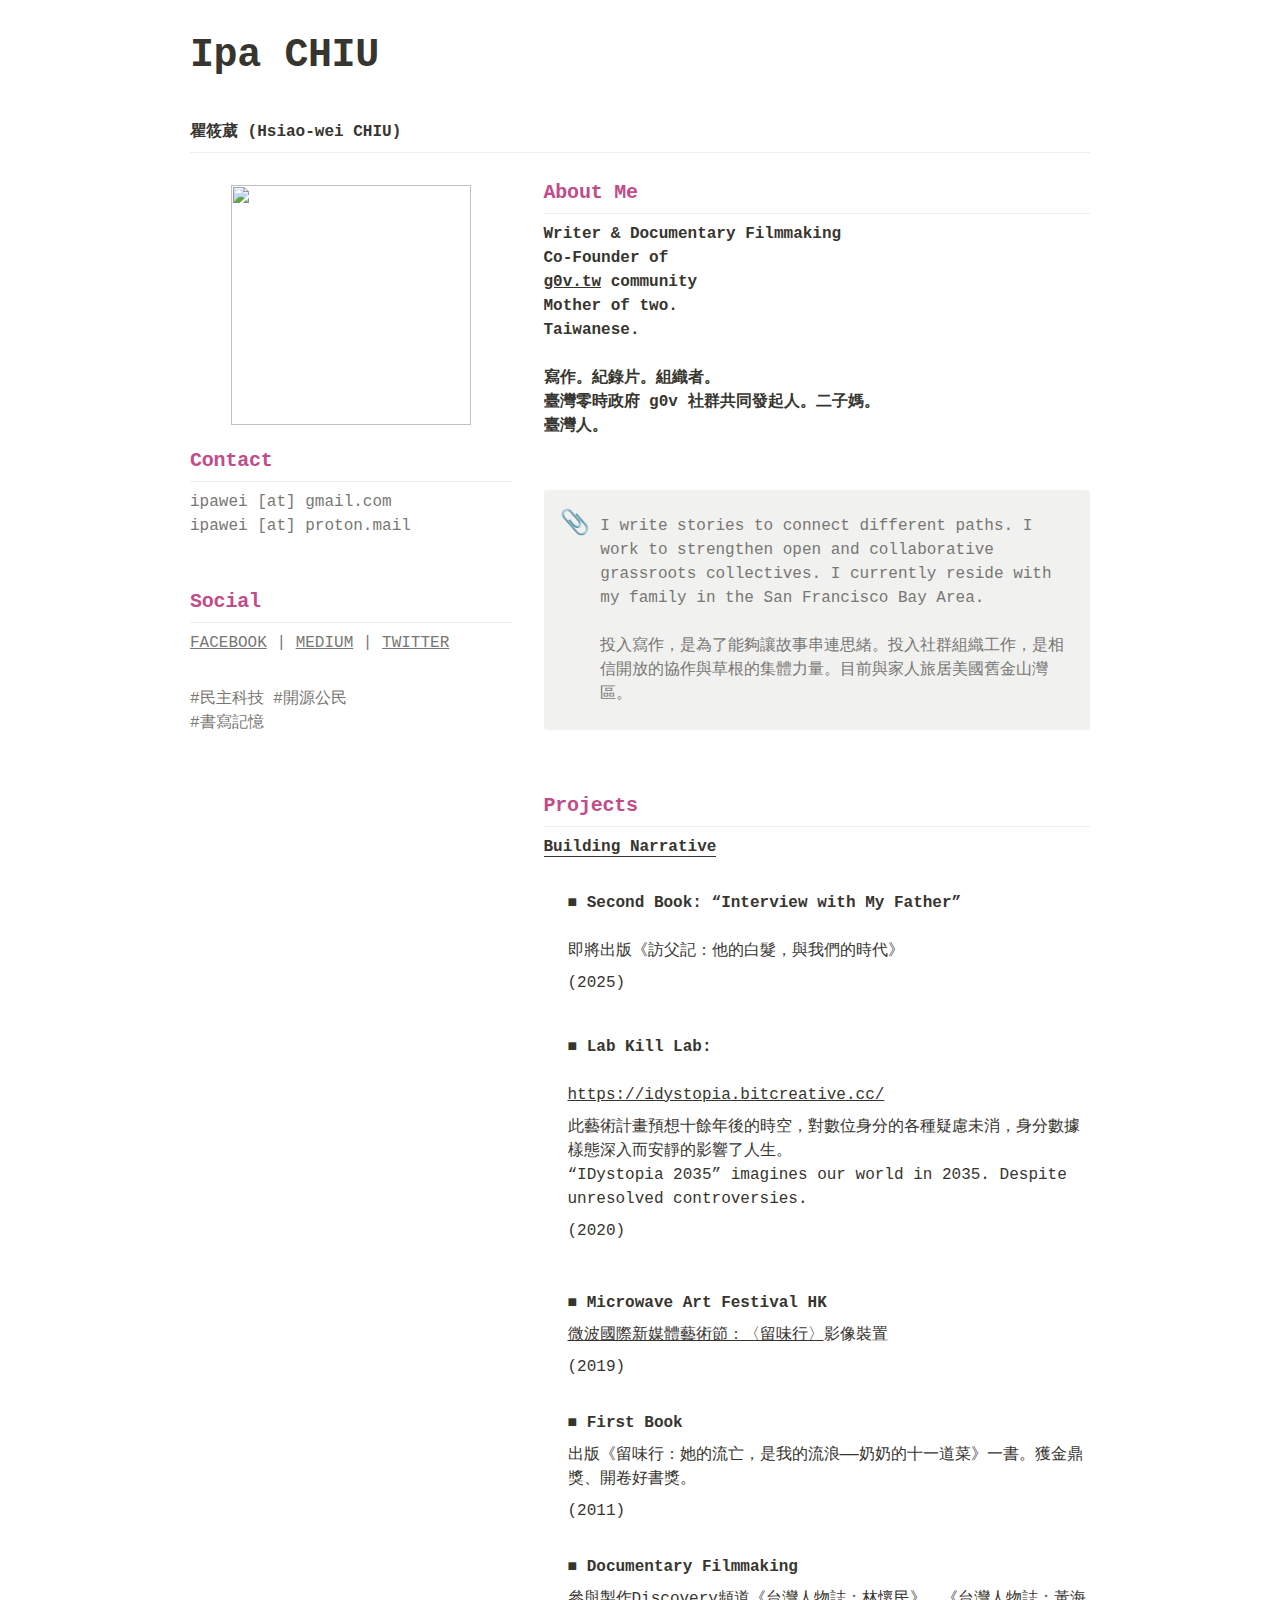
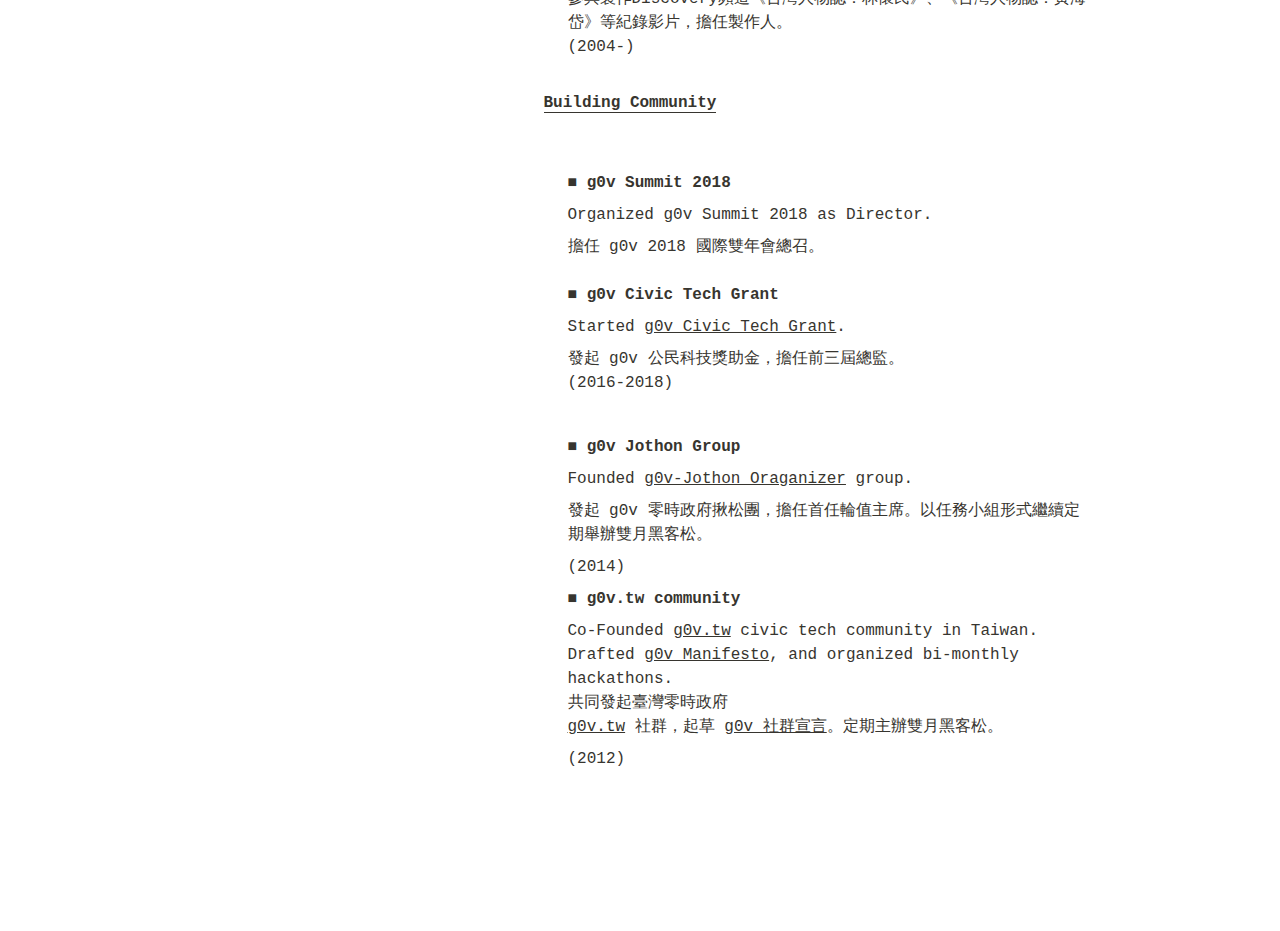
==== commit b4d0c7bc: "Update index.html" ====
--- a/index.html
+++ b/index.html
@@ -681,13 +681,14 @@
 	background-image: url("data:image/svg+xml;charset=UTF-8,%3Csvg%20width%3D%2216%22%20height%3D%2216%22%20viewBox%3D%220%200%2016%2016%22%20fill%3D%22none%22%20xmlns%3D%22http%3A%2F%2Fwww.w3.org%2F2000%2Fsvg%22%3E%0A%3Crect%20x%3D%220.75%22%20y%3D%220.75%22%20width%3D%2214.5%22%20height%3D%2214.5%22%20fill%3D%22white%22%20stroke%3D%22%2336352F%22%20stroke-width%3D%221.5%22%2F%3E%0A%3C%2Fsvg%3E");
 }
 	
-</style></head><body><article id="12f28c5c-1f02-8085-a0d1-f7b68000f817" class="page mono"><header><h1 class="page-title">Ipa CHIU</h1><mark class="highlight-default"><strong>瞿筱葳 (Hsiao-wei CHIU)</strong></mark><p class="page-description"></header><div class="page-body"></p><hr id="12f28c5c-1f02-810d-8d23-ddfacd2ec029"/><div id="12f28c5c-1f02-814a-b586-ebaed6cb3a5c" class="column-list"><div id="12f28c5c-1f02-8101-a178-fb749620219c" style="width:37.5%" class="column"><figure id="12f28c5c-1f02-8027-8b82-d5bdfeb16931" class="image"><img style="width:240px" src="selfportrait.png"/></figure><h3 id="12f28c5c-1f02-8048-9604-f4ea5ddbfb06" class="block-color-default"><mark class="highlight-pink"><strong>Contact</strong></mark></h3><hr id="12f28c5c-1f02-8106-9dfe-d8c9cc22c20f"/><p id="12f28c5c-1f02-8140-9b88-e9ad4e63258a" class="block-color-default"><mark class="highlight-gray">ipawei [at] gmail.com<br/>ipawei [at] proton.mail<br/></mark></p><p id="12f28c5c-1f02-8089-92ca-f674e2b45f12" class="block-color-default">
-</p><h3 id="12f28c5c-1f02-8141-8950-fc5d59d4d139" class="block-color-default"><mark class="highlight-pink"><strong>Social </strong></mark></h3><hr id="12f28c5c-1f02-8020-bf8a-fa3265cc74ae"/><p id="12f28c5c-1f02-809f-a021-c2c9bcc88266" class=""><mark class="highlight-gray"><a href="http://facebook.com/ipa.chiu/">FACEBOOK</a></mark><mark class="highlight-gray"> | </mark><mark class="highlight-gray"><a href="http://medium.com/@ipaway">MEDIUM</a></mark>  | <mark class="highlight-gray"><a href="http://x.com/ipa">TWITTER</a></mark><br/><br/></p><p id="12f28c5c-1f02-80f7-a36c-d2737bbf65d7" class="">
+
+</style></head><body><article id="12f28c5c-1f02-8085-a0d1-f7b68000f817" class="page mono"><header><h1 class="page-title">Ipa CHIU</h1><p class="page-description"></p><table class="properties"><tbody></tbody></table></header><div class="page-body"><p id="13028c5c-1f02-8025-9765-d8a82968d85a" class=""><mark class="highlight-default"><strong>瞿筱葳 (Hsiao-wei CHIU)</strong></mark></p><hr id="12f28c5c-1f02-810d-8d23-ddfacd2ec029"/><div id="12f28c5c-1f02-814a-b586-ebaed6cb3a5c" class="column-list"><div id="12f28c5c-1f02-8101-a178-fb749620219c" style="width:37.5%" class="column"><figure id="12f28c5c-1f02-8027-8b82-d5bdfeb16931" class="image"><a href="Ipa%20CHIU%2012f28c5c1f028085a0d1f7b68000f817/selfportrait.png"><img style="width:240px" src="Ipa%20CHIU%2012f28c5c1f028085a0d1f7b68000f817/selfportrait.png"/></a></figure><h3 id="12f28c5c-1f02-8048-9604-f4ea5ddbfb06" class="block-color-default"><mark class="highlight-pink"><strong>Contact</strong></mark></h3><hr id="12f28c5c-1f02-8106-9dfe-d8c9cc22c20f"/><p id="12f28c5c-1f02-8140-9b88-e9ad4e63258a" class="block-color-default"><mark class="highlight-gray">ipawei [at] gmail.com<br/>ipawei [at] proton.mail<br/></mark></p><p id="12f28c5c-1f02-8089-92ca-f674e2b45f12" class="block-color-default">
+</p><h3 id="12f28c5c-1f02-8141-8950-fc5d59d4d139" class="block-color-default"><mark class="highlight-pink"><strong>Social </strong></mark></h3><hr id="12f28c5c-1f02-8020-bf8a-fa3265cc74ae"/><p id="12f28c5c-1f02-809f-a021-c2c9bcc88266" class=""><mark class="highlight-gray"><a href="http://facebook.com/ipa.chiu/">FACEBOOK</a></mark><mark class="highlight-gray"> | </mark><mark class="highlight-gray"><a href="http://medium.com/@ipaway">MEDIUM</a></mark> <mark class="highlight-gray">| </mark><mark class="highlight-gray"><a href="http://x.com/ipa">TWITTER</a></mark><br/><br/></p><p id="13028c5c-1f02-80f1-aab6-e1e2886001e8" class=""><mark class="highlight-gray">#民主科技 #開源公民<br/>#書寫記憶 <br/></mark></p><p id="12f28c5c-1f02-80f7-a36c-d2737bbf65d7" class="">
 </p><p id="12f28c5c-1f02-81db-a654-f9e92151435a" class="">
 </p><p id="12f28c5c-1f02-817c-9854-c4316de65539" class="block-color-default">
-</p></div><div id="12f28c5c-1f02-8135-bd2c-c7cb10c526ca" style="width:62.499999999999986%" class="column"><h3 id="12f28c5c-1f02-81a0-a6c2-cdfb7afb1f1b" class="block-color-default"><mark class="highlight-pink"><strong>About Me</strong></mark></h3><hr id="12f28c5c-1f02-81ff-a3d5-eb8d1bbfabb8"/><p id="12f28c5c-1f02-80e5-83c9-c12a51379163" class=""><mark class="highlight-default"><strong>Writer &amp; Documentary Filmmaking<br/>Co-Founder of </strong></mark><mark class="highlight-default"><strong><a href="http://g0v.tw">g0v.tw</a></strong></mark><mark class="highlight-default"><strong> community<br/>Mother of two.<br/>Taiwanese.<br/><br/>寫作。紀錄片。組織者。<br/>臺灣零時政府 g0v 社群共同發起人。二子媽。<br/>臺灣人。<br/></strong></mark></p><p id="12f28c5c-1f02-808f-8d9b-dbd661f26437" class=""><mark class="highlight-gray"> </mark></p><figure class="block-color-gray_background callout" style="white-space:pre-wrap;display:flex" id="12f28c5c-1f02-8042-90df-dfbe7b403af0"><div style="font-size:1.5em"><span class="icon">📎</span></div><div style="width:100%"><p id="49dd58f7-2707-496b-8c7b-ec17b19b16ef" class=""><mark class="highlight-gray">I write stories to connect different paths. I work to strengthen open and collaborative grassroots collectives. I currently reside with my family in the San Francisco Bay Area.<br/><br/>投入寫作，是為了能夠讓故事串連思緒。投入社群組織工作，是相信開放的協作與草根的集體力量。目前與家人旅居美國舊金山灣區。<br/></mark></p></div></figure><p id="12f28c5c-1f02-8064-bf1a-c700e8ae635e" class="">
+</p></div><div id="12f28c5c-1f02-8135-bd2c-c7cb10c526ca" style="width:62.499999999999986%" class="column"><h3 id="12f28c5c-1f02-81a0-a6c2-cdfb7afb1f1b" class="block-color-default"><mark class="highlight-pink"><strong>About Me</strong></mark></h3><hr id="12f28c5c-1f02-81ff-a3d5-eb8d1bbfabb8"/><p id="12f28c5c-1f02-80e5-83c9-c12a51379163" class=""><mark class="highlight-default"><strong>Writer &amp; Documentary Filmmaking<br/>Co-Founder of <br/></strong></mark><mark class="highlight-default"><strong><a href="http://g0v.tw">g0v.tw</a></strong></mark><mark class="highlight-default"><strong> community<br/>Mother of two.<br/>Taiwanese.<br/><br/>寫作。紀錄片。組織者。<br/>臺灣零時政府 g0v 社群共同發起人。二子媽。<br/>臺灣人。<br/></strong></mark></p><p id="12f28c5c-1f02-808f-8d9b-dbd661f26437" class=""><mark class="highlight-gray"> </mark></p><figure class="block-color-gray_background callout" style="white-space:pre-wrap;display:flex" id="12f28c5c-1f02-8042-90df-dfbe7b403af0"><div style="font-size:1.5em"><span class="icon">📎</span></div><div style="width:100%"><p id="49dd58f7-2707-496b-8c7b-ec17b19b16ef" class=""><mark class="highlight-gray">I write stories to connect different paths. I work to strengthen open and collaborative grassroots collectives. I currently reside with my family in the San Francisco Bay Area.<br/><br/>投入寫作，是為了能夠讓故事串連思緒。投入社群組織工作，是相信開放的協作與草根的集體力量。目前與家人旅居美國舊金山灣區。<br/></mark></p></div></figure><p id="12f28c5c-1f02-8064-bf1a-c700e8ae635e" class="">
 </p><h3 id="12f28c5c-1f02-806c-a6c6-f49ae961b11c" class="block-color-default"><mark class="highlight-pink">Projects</mark></h3><hr id="12f28c5c-1f02-80c0-9d2d-edcba3639cd7"/><p id="12f28c5c-1f02-80bc-baf2-cd7cba15491a" class=""><mark class="highlight-default"><mark class="highlight-default_background"><strong><span style="border-bottom:0.05em solid">Building Narrative</span></strong></mark></mark><div class="indented"><p id="12f28c5c-1f02-809c-abcb-c9ecf5043db7" class=""><mark class="highlight-default"><strong><br/>■ Second Book: “Interview with My Father”<br/><br/></strong></mark><mark class="highlight-default">即將出版《訪父記：他的白髮，與我們的時代》</mark></p><p id="12f28c5c-1f02-8043-ac4c-fdbebafdf92b" class="">(2025)</p><p id="12f28c5c-1f02-80b1-b28c-f988cf8d0b53" class="">
 </p><p id="12f28c5c-1f02-80ab-bd26-e362c6820714" class=""><mark class="highlight-default"><strong>■ Lab Kill Lab: </strong></mark><br/><br/><a href="https://idystopia.bitcreative.cc/">https://idystopia.bitcreative.cc/</a></p><p id="13028c5c-1f02-802d-a496-e8ae7d73de41" class="">此藝術計畫預想十餘年後的時空，對數位身分的各種疑慮未消，身分數據樣態深入而安靜的影響了人生。<br/>“IDystopia 2035” imagines our world in 2035. Despite unresolved controversies. <br/></p><p id="12f28c5c-1f02-804b-987b-d5d0d3b683b2" class="">(2020)<br/><br/><br/><mark class="highlight-default"><strong>■ Microwave Art Festival HK</strong></mark></p><p id="13028c5c-1f02-8028-9b8a-e0054c1df09e" class=""><a href="https://www.microwavefest.net/festival2019/CuratorialStatement.html">微波國際新媒體藝術節：〈留味行〉</a>影像裝置</p><p id="12f28c5c-1f02-802c-8206-ecd535a5cfd8" class="">(2019)<br/><br/></p><p id="12f28c5c-1f02-80d4-9257-e04947d476ec" class=""><mark class="highlight-default"><strong>■ First Book</strong></mark></p><p id="12f28c5c-1f02-8070-9f7a-f5de3caf138e" class="">出版《留味行：她的流亡，是我的流浪——奶奶的十一道菜》一書。獲金鼎獎、開卷好書獎。</p><p id="12f28c5c-1f02-80e1-88c7-c9a8d8a4d721" class="">(2011)<br/><br/></p><p id="12f28c5c-1f02-80b5-9bb6-cc4d46c52982" class=""><mark class="highlight-default"><strong>■ Documentary Filmmaking</strong></mark><strong> </strong></p><p id="12f28c5c-1f02-800f-94fd-e5e63e3c6dad" class="">參與製作Discovery頻道《台灣人物誌：林懷民》、《台灣人物誌：黃海岱》等紀錄影片，擔任製作人。<br/>(2004-)<br/><br/></p></div></p><p id="12f28c5c-1f02-805c-b27b-f6516c27e498" class=""><mark class="highlight-default"><strong><span style="border-bottom:0.05em solid">Building Community</span></strong></mark><div class="indented"><p id="12f28c5c-1f02-8031-aee7-ffc9a24b0c16" class=""><mark class="highlight-default"><br/><br/></mark><mark class="highlight-default"><strong>■ g0v Summit 2018</strong></mark></p><p id="12f28c5c-1f02-80a0-9423-e050afc51b99" class="">Organized g0v Summit 2018 as Director.</p><p id="12f28c5c-1f02-80a1-a214-ca5e8d98536c" class="">擔任 g0v 2018 國際雙年會總召。<mark class="highlight-default"><strong><br/><br/>■ g0v Civic Tech Grant<br/></strong></mark></p><p id="12f28c5c-1f02-8005-8c5b-d19a49d4a3e4" class="">Started <a href="https://grants.g0v.tw/">g0v Civic Tech Grant</a>.</p><p id="12f28c5c-1f02-80db-8df7-cfc0ee5756aa" class="">發起 g0v 公民科技獎助金，擔任前三屆總監。<br/>(2016-2018)<br/></p><p id="12f28c5c-1f02-801e-b839-ddd59b6b9000" class="">
-</p><p id="12f28c5c-1f02-800c-a390-c2a8cfe61d73" class=""><mark class="highlight-default"><strong>■ </strong></mark><strong>g0v Jothon Group</strong></p><p id="12f28c5c-1f02-800d-ba56-d9833f275ed9" class="">Founded <a href="https://jothon.g0v.tw/about/en/">g0v-Jothon Oraganizer</a> group.</p><p id="12f28c5c-1f02-8042-b2b4-dee720fc8230" class="">發起 g0v 零時政府揪松團，擔任首任輪值主席。以任務小組形式繼續定期舉辦雙月黑客松。</p><p id="12f28c5c-1f02-804e-8f8e-f6e90113067c" class="">(2014)</p></div></p><p id="12f28c5c-1f02-809c-aec7-df51bdcf1afd" class=""><div class="indented"><p id="12f28c5c-1f02-8090-b7ee-c9da561da65b" class=""><mark class="highlight-default"><strong><br>■ </strong></mark><strong>g0v.tw community</strong></p><p id="12f28c5c-1f02-8053-ab4c-eecd958b7f27" class="">Co-Founded <a href="http://g0v.tw">g0v.tw</a> civic tech community in Taiwan. Drafted <a href="https://g0v.tw/intl/zh-TW/manifesto/en/">g0v Manifesto</a>, and organized bi-monthly hackathons. <br/>共同發起臺灣零時政府 <a href="http://g0v.tw">g0v.tw</a> 社群，起草 <a href="https://g0v.tw/intl/zh-TW/manifesto/">g0v 社群宣言</a>。定期主辦雙月黑客松。</p><p id="12f28c5c-1f02-80f9-b328-d98aff6e081a" class="">(2012)<br/><br/></p></div></p><p id="12f28c5c-1f02-8097-8e16-fb57db5e30f6" class="">
+</p><p id="12f28c5c-1f02-800c-a390-c2a8cfe61d73" class=""><mark class="highlight-default"><strong>■ </strong></mark><strong>g0v Jothon Group</strong></p><p id="12f28c5c-1f02-800d-ba56-d9833f275ed9" class="">Founded <a href="https://jothon.g0v.tw/about/en/">g0v-Jothon Oraganizer</a> group.</p><p id="12f28c5c-1f02-8042-b2b4-dee720fc8230" class="">發起 g0v 零時政府揪松團，擔任首任輪值主席。以任務小組形式繼續定期舉辦雙月黑客松。</p><p id="12f28c5c-1f02-804e-8f8e-f6e90113067c" class="">(2014)</p></div></p><p id="12f28c5c-1f02-809c-aec7-df51bdcf1afd" class=""><div class="indented"><p id="12f28c5c-1f02-8090-b7ee-c9da561da65b" class=""><mark class="highlight-default"><strong>■ </strong></mark><strong>g0v.tw community</strong></p><p id="12f28c5c-1f02-8053-ab4c-eecd958b7f27" class="">Co-Founded <a href="http://g0v.tw">g0v.tw</a> civic tech community in Taiwan. Drafted <a href="https://g0v.tw/intl/zh-TW/manifesto/en/">g0v Manifesto</a>, and organized bi-monthly hackathons. <br/>共同發起臺灣零時政府 <br/><a href="http://g0v.tw">g0v.tw</a> 社群，起草 <a href="https://g0v.tw/intl/zh-TW/manifesto/">g0v 社群宣言</a>。定期主辦雙月黑客松。</p><p id="12f28c5c-1f02-80f9-b328-d98aff6e081a" class="">(2012)<br/><br/></p></div></p><p id="12f28c5c-1f02-8097-8e16-fb57db5e30f6" class="">
 </p></div></div><p id="12f28c5c-1f02-804a-aa74-c76a7c961fa9" class="">
 </p></div></article><span class="sans" style="font-size:14px;padding-top:2em"></span></body></html>
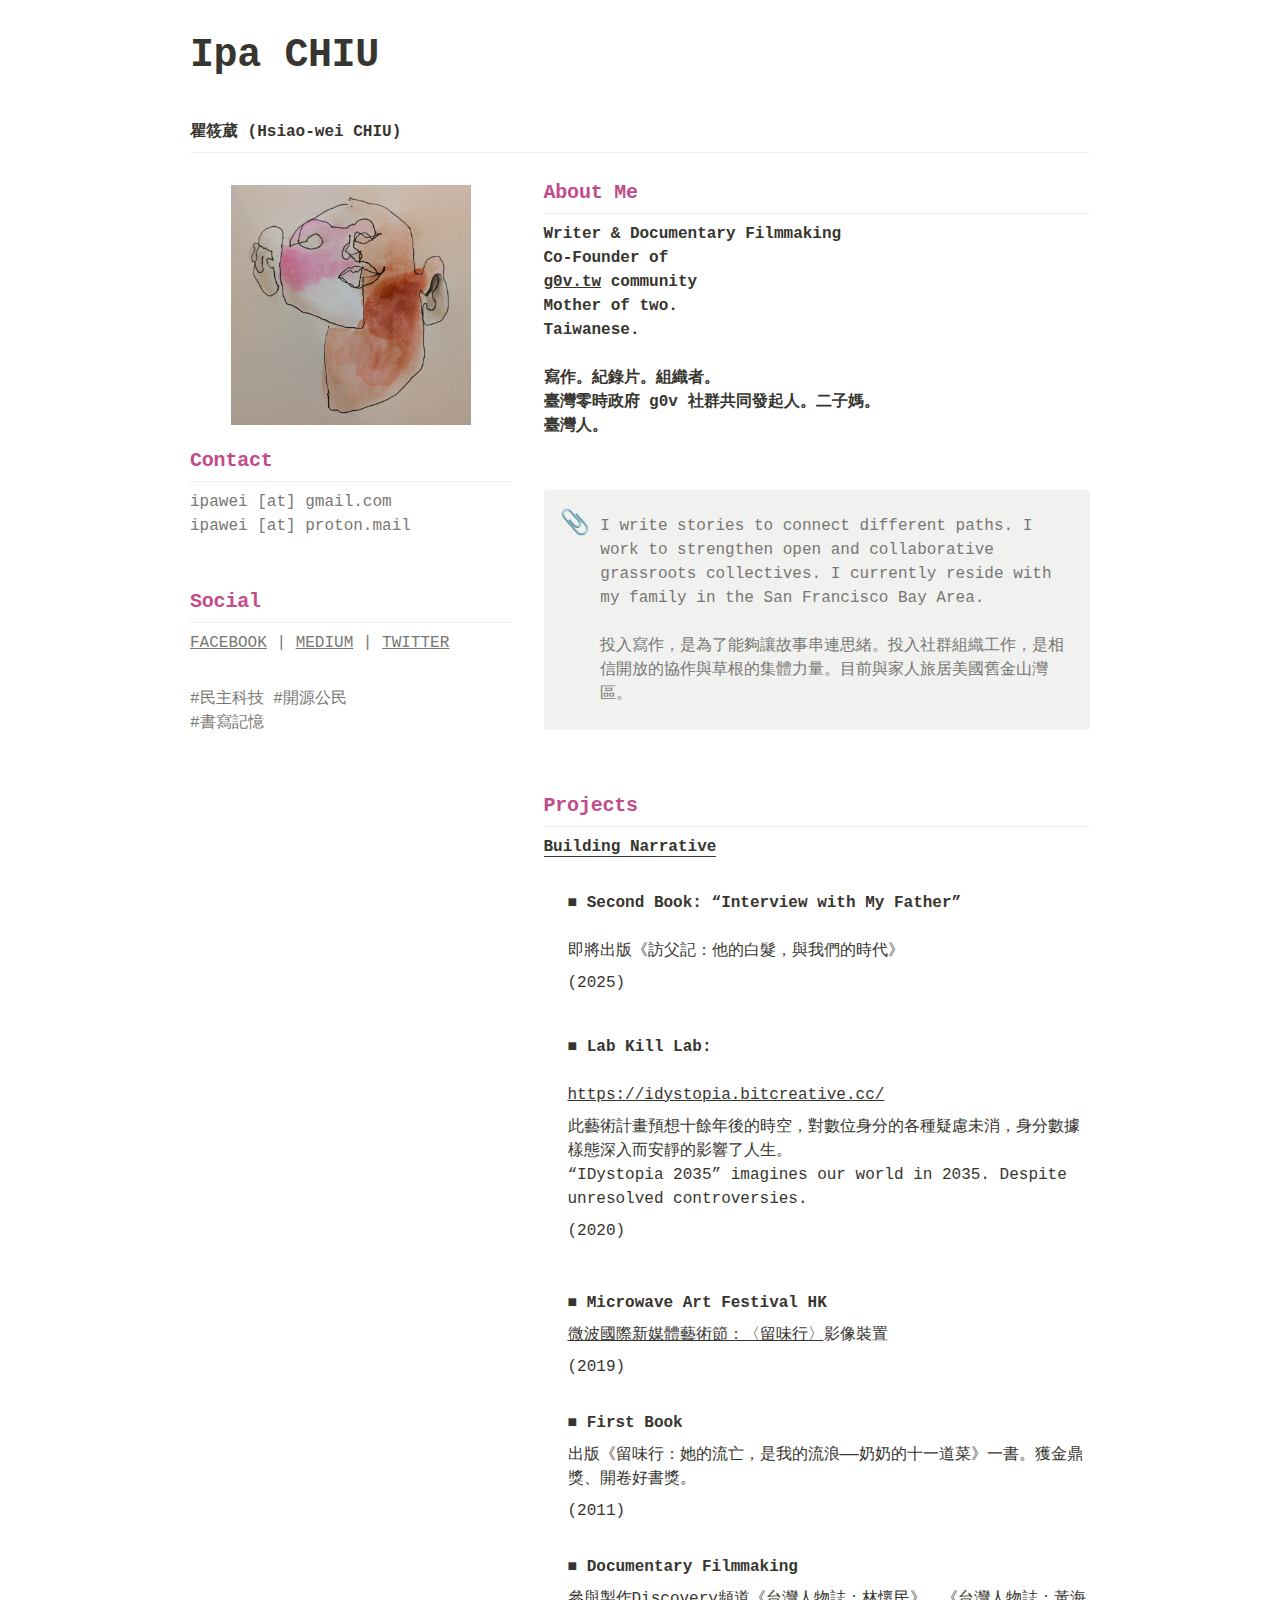
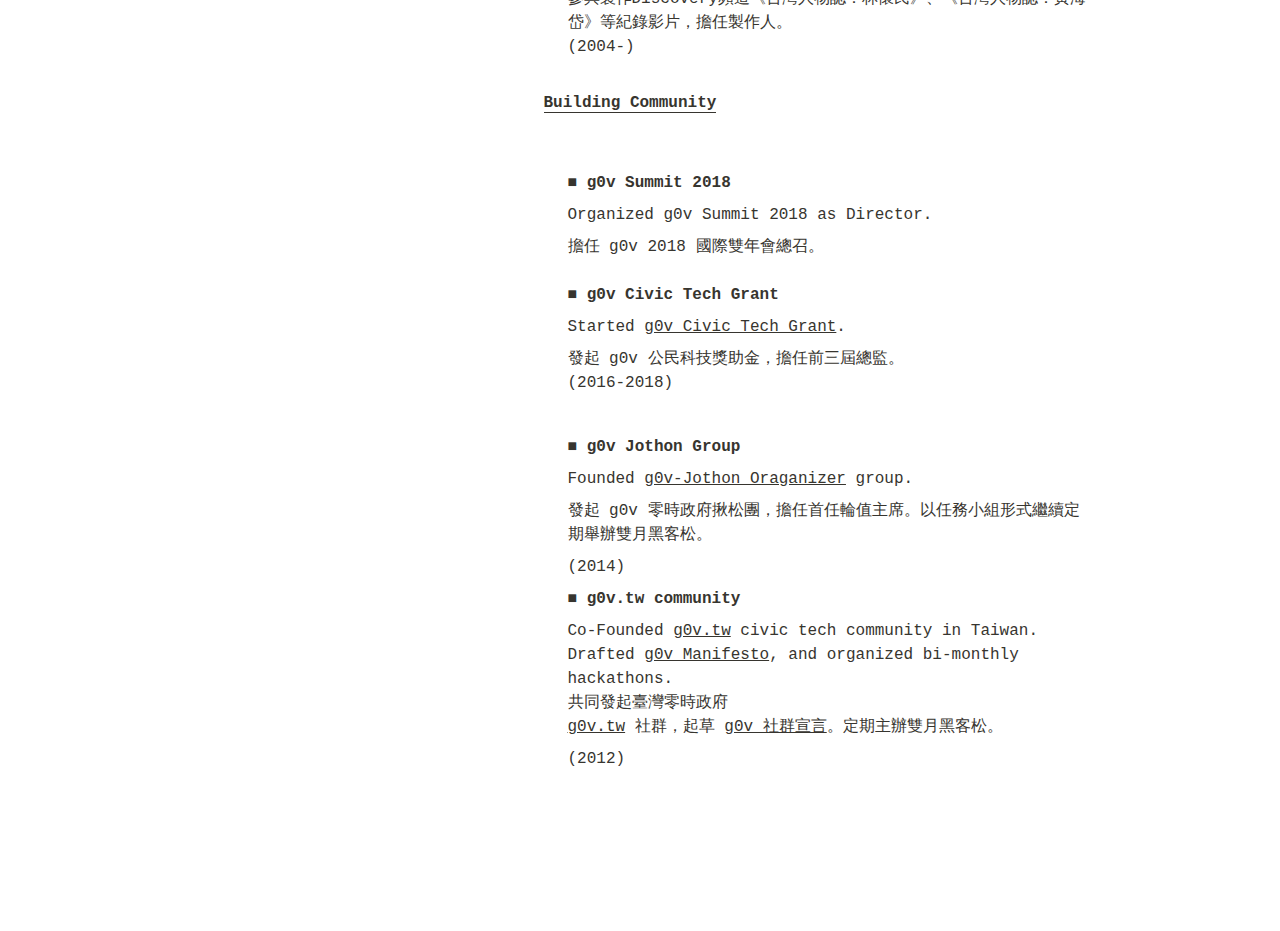
==== commit 27df6582: "Update index.html" ====
--- a/index.html
+++ b/index.html
@@ -682,7 +682,7 @@
 }
 	
 
-</style></head><body><article id="12f28c5c-1f02-8085-a0d1-f7b68000f817" class="page mono"><header><h1 class="page-title">Ipa CHIU</h1><p class="page-description"></p><table class="properties"><tbody></tbody></table></header><div class="page-body"><p id="13028c5c-1f02-8025-9765-d8a82968d85a" class=""><mark class="highlight-default"><strong>瞿筱葳 (Hsiao-wei CHIU)</strong></mark></p><hr id="12f28c5c-1f02-810d-8d23-ddfacd2ec029"/><div id="12f28c5c-1f02-814a-b586-ebaed6cb3a5c" class="column-list"><div id="12f28c5c-1f02-8101-a178-fb749620219c" style="width:37.5%" class="column"><figure id="12f28c5c-1f02-8027-8b82-d5bdfeb16931" class="image"><a href="Ipa%20CHIU%2012f28c5c1f028085a0d1f7b68000f817/selfportrait.png"><img style="width:240px" src="Ipa%20CHIU%2012f28c5c1f028085a0d1f7b68000f817/selfportrait.png"/></a></figure><h3 id="12f28c5c-1f02-8048-9604-f4ea5ddbfb06" class="block-color-default"><mark class="highlight-pink"><strong>Contact</strong></mark></h3><hr id="12f28c5c-1f02-8106-9dfe-d8c9cc22c20f"/><p id="12f28c5c-1f02-8140-9b88-e9ad4e63258a" class="block-color-default"><mark class="highlight-gray">ipawei [at] gmail.com<br/>ipawei [at] proton.mail<br/></mark></p><p id="12f28c5c-1f02-8089-92ca-f674e2b45f12" class="block-color-default">
+</style></head><body><article id="12f28c5c-1f02-8085-a0d1-f7b68000f817" class="page mono"><header><h1 class="page-title">Ipa CHIU</h1><p class="page-description"></p><table class="properties"><tbody></tbody></table></header><div class="page-body"><p id="13028c5c-1f02-8025-9765-d8a82968d85a" class=""><mark class="highlight-default"><strong>瞿筱葳 (Hsiao-wei CHIU)</strong></mark></p><hr id="12f28c5c-1f02-810d-8d23-ddfacd2ec029"/><div id="12f28c5c-1f02-814a-b586-ebaed6cb3a5c" class="column-list"><div id="12f28c5c-1f02-8101-a178-fb749620219c" style="width:37.5%" class="column"><figure id="12f28c5c-1f02-8027-8b82-d5bdfeb16931" class="image"><img style="width:240px" src="selfportrait.png" alt="selfportrait"/></figure><h3 id="12f28c5c-1f02-8048-9604-f4ea5ddbfb06" class="block-color-default"><mark class="highlight-pink"><strong>Contact</strong></mark></h3><hr id="12f28c5c-1f02-8106-9dfe-d8c9cc22c20f"/><p id="12f28c5c-1f02-8140-9b88-e9ad4e63258a" class="block-color-default"><mark class="highlight-gray">ipawei [at] gmail.com<br/>ipawei [at] proton.mail<br/></mark></p><p id="12f28c5c-1f02-8089-92ca-f674e2b45f12" class="block-color-default">
 </p><h3 id="12f28c5c-1f02-8141-8950-fc5d59d4d139" class="block-color-default"><mark class="highlight-pink"><strong>Social </strong></mark></h3><hr id="12f28c5c-1f02-8020-bf8a-fa3265cc74ae"/><p id="12f28c5c-1f02-809f-a021-c2c9bcc88266" class=""><mark class="highlight-gray"><a href="http://facebook.com/ipa.chiu/">FACEBOOK</a></mark><mark class="highlight-gray"> | </mark><mark class="highlight-gray"><a href="http://medium.com/@ipaway">MEDIUM</a></mark> <mark class="highlight-gray">| </mark><mark class="highlight-gray"><a href="http://x.com/ipa">TWITTER</a></mark><br/><br/></p><p id="13028c5c-1f02-80f1-aab6-e1e2886001e8" class=""><mark class="highlight-gray">#民主科技 #開源公民<br/>#書寫記憶 <br/></mark></p><p id="12f28c5c-1f02-80f7-a36c-d2737bbf65d7" class="">
 </p><p id="12f28c5c-1f02-81db-a654-f9e92151435a" class="">
 </p><p id="12f28c5c-1f02-817c-9854-c4316de65539" class="block-color-default">
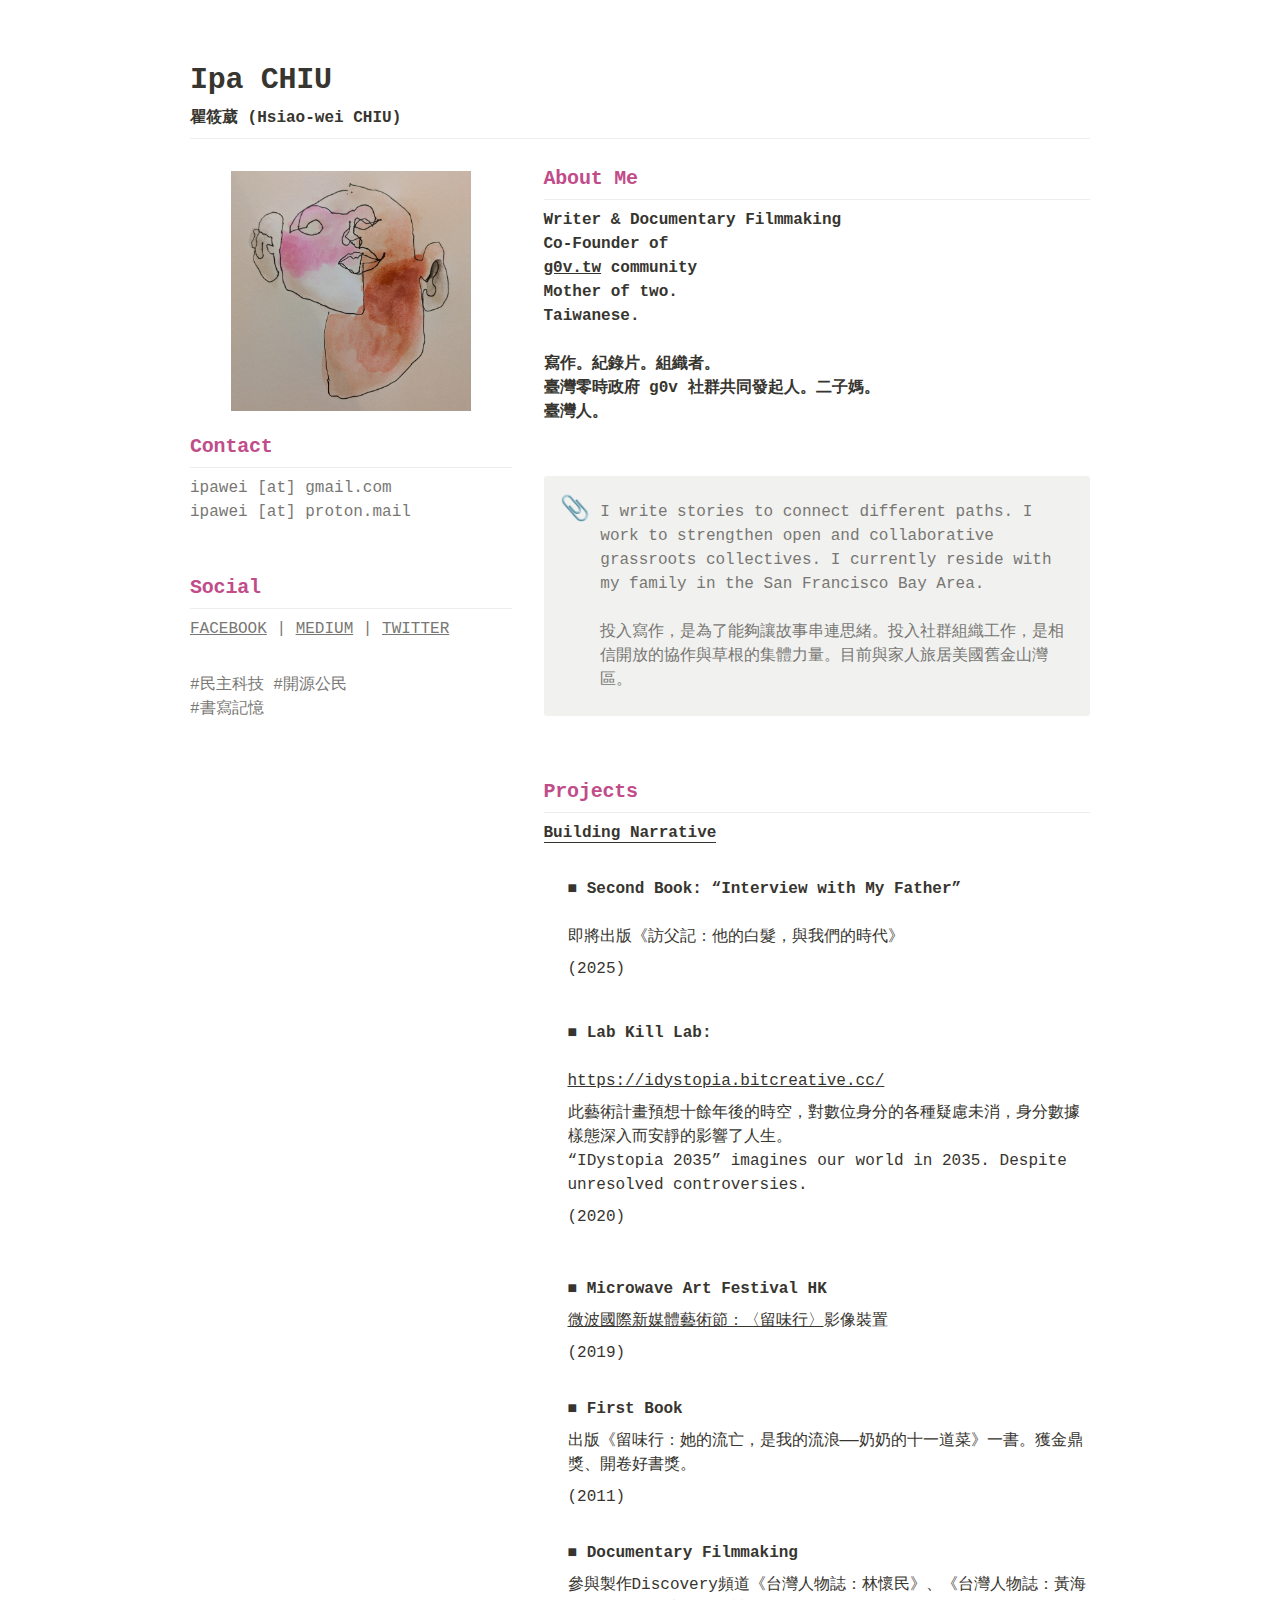
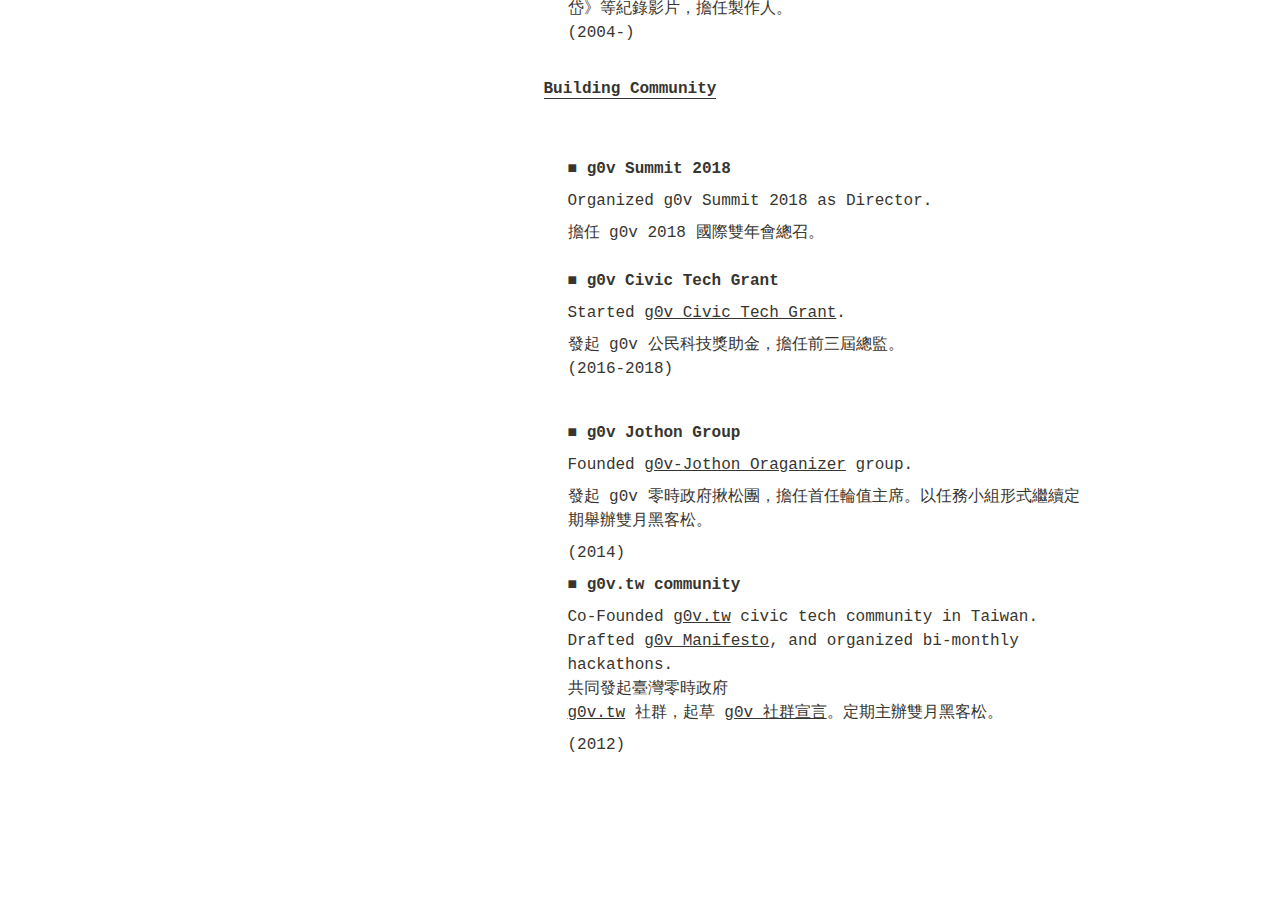
==== commit 682d9c6d: "Update index.html" ====
--- a/index.html
+++ b/index.html
@@ -1,4 +1,5 @@
-<html><head><meta http-equiv="Content-Type" content="text/html; charset=utf-8"/><title>Ipa CHIU</title><style>
+
+<html><head><meta http-equiv="Content-Type" content="text/html; charset=utf-8"/><title>Untitled</title><style>
 /* cspell:disable-file */
 /* webkit printing magic: print all background colors */
 html {
@@ -681,8 +682,7 @@
 	background-image: url("data:image/svg+xml;charset=UTF-8,%3Csvg%20width%3D%2216%22%20height%3D%2216%22%20viewBox%3D%220%200%2016%2016%22%20fill%3D%22none%22%20xmlns%3D%22http%3A%2F%2Fwww.w3.org%2F2000%2Fsvg%22%3E%0A%3Crect%20x%3D%220.75%22%20y%3D%220.75%22%20width%3D%2214.5%22%20height%3D%2214.5%22%20fill%3D%22white%22%20stroke%3D%22%2336352F%22%20stroke-width%3D%221.5%22%2F%3E%0A%3C%2Fsvg%3E");
 }
 	
-
-</style></head><body><article id="12f28c5c-1f02-8085-a0d1-f7b68000f817" class="page mono"><header><h1 class="page-title">Ipa CHIU</h1><p class="page-description"></p><table class="properties"><tbody></tbody></table></header><div class="page-body"><p id="13028c5c-1f02-8025-9765-d8a82968d85a" class=""><mark class="highlight-default"><strong>瞿筱葳 (Hsiao-wei CHIU)</strong></mark></p><hr id="12f28c5c-1f02-810d-8d23-ddfacd2ec029"/><div id="12f28c5c-1f02-814a-b586-ebaed6cb3a5c" class="column-list"><div id="12f28c5c-1f02-8101-a178-fb749620219c" style="width:37.5%" class="column"><figure id="12f28c5c-1f02-8027-8b82-d5bdfeb16931" class="image"><img style="width:240px" src="selfportrait.png" alt="selfportrait"/></figure><h3 id="12f28c5c-1f02-8048-9604-f4ea5ddbfb06" class="block-color-default"><mark class="highlight-pink"><strong>Contact</strong></mark></h3><hr id="12f28c5c-1f02-8106-9dfe-d8c9cc22c20f"/><p id="12f28c5c-1f02-8140-9b88-e9ad4e63258a" class="block-color-default"><mark class="highlight-gray">ipawei [at] gmail.com<br/>ipawei [at] proton.mail<br/></mark></p><p id="12f28c5c-1f02-8089-92ca-f674e2b45f12" class="block-color-default">
+</style></head><body><article id="12f28c5c-1f02-8085-a0d1-f7b68000f817" class="page mono"><header><h1 class="page-title"></h1><p class="page-description"></p><table class="properties"><tbody></tbody></table></header><div class="page-body"><h1 id="13028c5c-1f02-80ce-908e-e5e2e06a28d8" class="">Ipa CHIU</h1><p id="13028c5c-1f02-8025-9765-d8a82968d85a" class=""><mark class="highlight-default"><strong>瞿筱葳 (Hsiao-wei CHIU)</strong></mark></p><hr id="12f28c5c-1f02-810d-8d23-ddfacd2ec029"/><div id="12f28c5c-1f02-814a-b586-ebaed6cb3a5c" class="column-list"><div id="12f28c5c-1f02-8101-a178-fb749620219c" style="width:37.5%" class="column"><figure id="12f28c5c-1f02-8027-8b82-d5bdfeb16931" class="image"><img style="width:240px" src="selfportrait.png"/></figure><h3 id="12f28c5c-1f02-8048-9604-f4ea5ddbfb06" class="block-color-default"><mark class="highlight-pink"><strong>Contact</strong></mark></h3><hr id="12f28c5c-1f02-8106-9dfe-d8c9cc22c20f"/><p id="12f28c5c-1f02-8140-9b88-e9ad4e63258a" class="block-color-default"><mark class="highlight-gray">ipawei [at] gmail.com<br/>ipawei [at] proton.mail<br/></mark></p><p id="12f28c5c-1f02-8089-92ca-f674e2b45f12" class="block-color-default">
 </p><h3 id="12f28c5c-1f02-8141-8950-fc5d59d4d139" class="block-color-default"><mark class="highlight-pink"><strong>Social </strong></mark></h3><hr id="12f28c5c-1f02-8020-bf8a-fa3265cc74ae"/><p id="12f28c5c-1f02-809f-a021-c2c9bcc88266" class=""><mark class="highlight-gray"><a href="http://facebook.com/ipa.chiu/">FACEBOOK</a></mark><mark class="highlight-gray"> | </mark><mark class="highlight-gray"><a href="http://medium.com/@ipaway">MEDIUM</a></mark> <mark class="highlight-gray">| </mark><mark class="highlight-gray"><a href="http://x.com/ipa">TWITTER</a></mark><br/><br/></p><p id="13028c5c-1f02-80f1-aab6-e1e2886001e8" class=""><mark class="highlight-gray">#民主科技 #開源公民<br/>#書寫記憶 <br/></mark></p><p id="12f28c5c-1f02-80f7-a36c-d2737bbf65d7" class="">
 </p><p id="12f28c5c-1f02-81db-a654-f9e92151435a" class="">
 </p><p id="12f28c5c-1f02-817c-9854-c4316de65539" class="block-color-default">
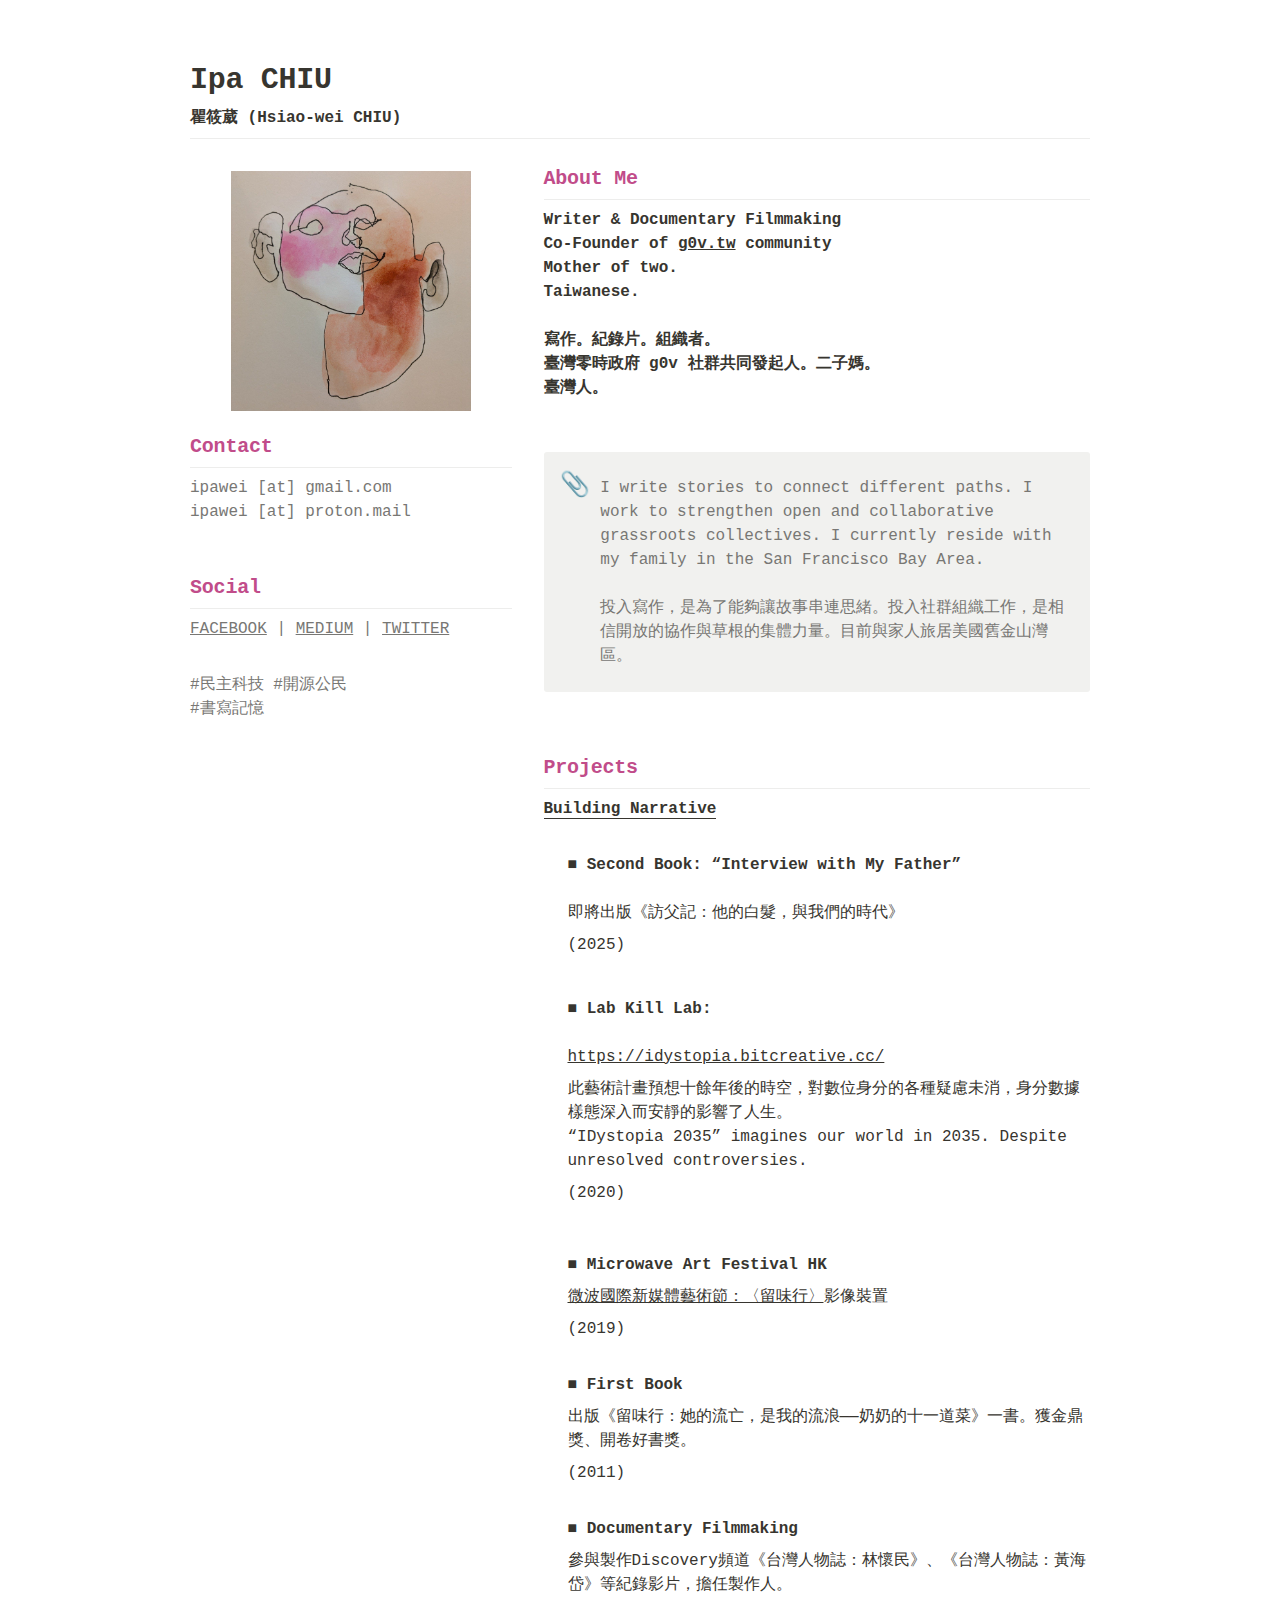
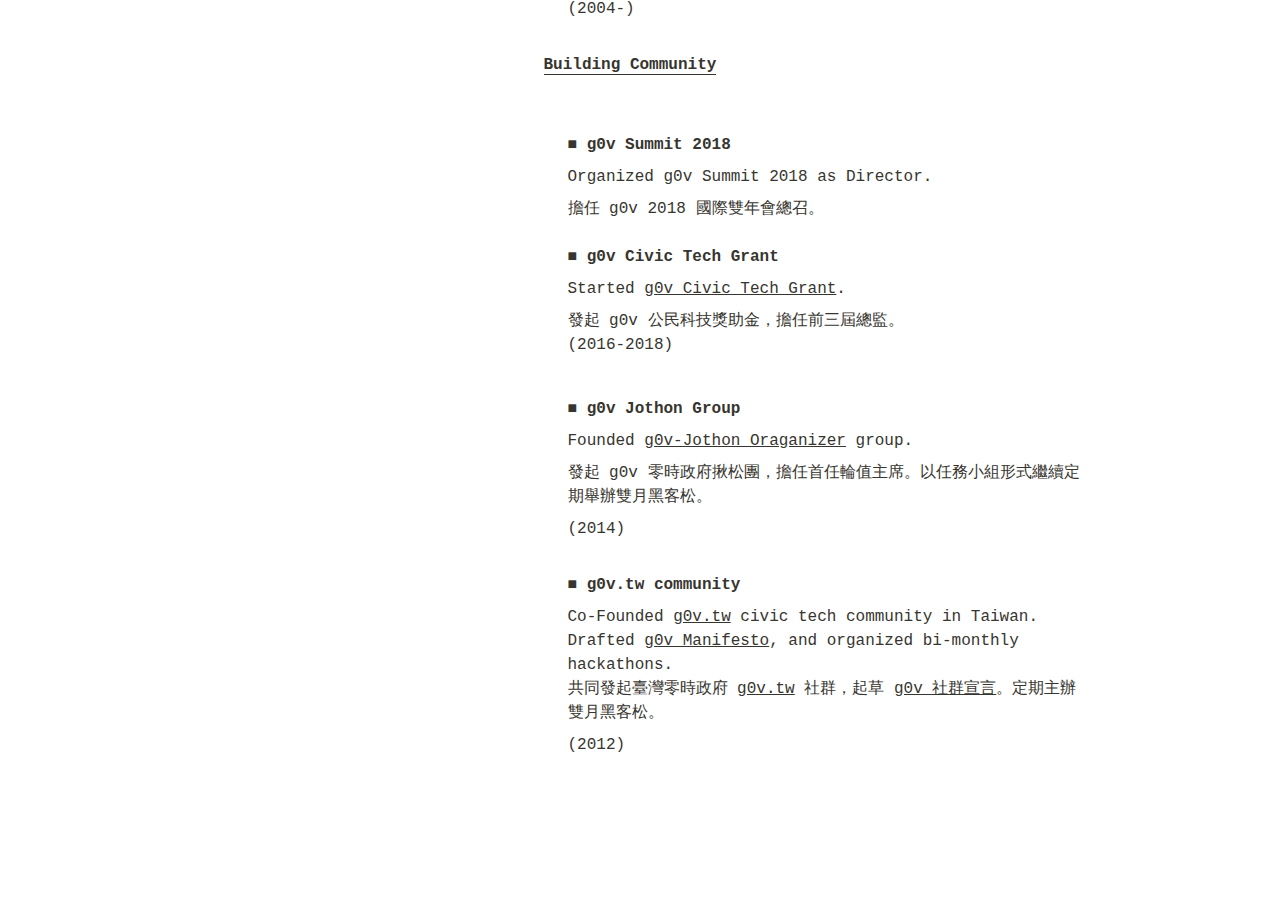
==== commit 8422617e: "Update index.html" ====
--- a/index.html
+++ b/index.html
@@ -1,5 +1,5 @@
 
-<html><head><meta http-equiv="Content-Type" content="text/html; charset=utf-8"/><title>Untitled</title><style>
+<html><head><meta http-equiv="Content-Type" content="text/html; charset=utf-8"/><title>ipa chiu 瞿筱葳</title><style>
 /* cspell:disable-file */
 /* webkit printing magic: print all background colors */
 html {
@@ -686,9 +686,9 @@
 </p><h3 id="12f28c5c-1f02-8141-8950-fc5d59d4d139" class="block-color-default"><mark class="highlight-pink"><strong>Social </strong></mark></h3><hr id="12f28c5c-1f02-8020-bf8a-fa3265cc74ae"/><p id="12f28c5c-1f02-809f-a021-c2c9bcc88266" class=""><mark class="highlight-gray"><a href="http://facebook.com/ipa.chiu/">FACEBOOK</a></mark><mark class="highlight-gray"> | </mark><mark class="highlight-gray"><a href="http://medium.com/@ipaway">MEDIUM</a></mark> <mark class="highlight-gray">| </mark><mark class="highlight-gray"><a href="http://x.com/ipa">TWITTER</a></mark><br/><br/></p><p id="13028c5c-1f02-80f1-aab6-e1e2886001e8" class=""><mark class="highlight-gray">#民主科技 #開源公民<br/>#書寫記憶 <br/></mark></p><p id="12f28c5c-1f02-80f7-a36c-d2737bbf65d7" class="">
 </p><p id="12f28c5c-1f02-81db-a654-f9e92151435a" class="">
 </p><p id="12f28c5c-1f02-817c-9854-c4316de65539" class="block-color-default">
-</p></div><div id="12f28c5c-1f02-8135-bd2c-c7cb10c526ca" style="width:62.499999999999986%" class="column"><h3 id="12f28c5c-1f02-81a0-a6c2-cdfb7afb1f1b" class="block-color-default"><mark class="highlight-pink"><strong>About Me</strong></mark></h3><hr id="12f28c5c-1f02-81ff-a3d5-eb8d1bbfabb8"/><p id="12f28c5c-1f02-80e5-83c9-c12a51379163" class=""><mark class="highlight-default"><strong>Writer &amp; Documentary Filmmaking<br/>Co-Founder of <br/></strong></mark><mark class="highlight-default"><strong><a href="http://g0v.tw">g0v.tw</a></strong></mark><mark class="highlight-default"><strong> community<br/>Mother of two.<br/>Taiwanese.<br/><br/>寫作。紀錄片。組織者。<br/>臺灣零時政府 g0v 社群共同發起人。二子媽。<br/>臺灣人。<br/></strong></mark></p><p id="12f28c5c-1f02-808f-8d9b-dbd661f26437" class=""><mark class="highlight-gray"> </mark></p><figure class="block-color-gray_background callout" style="white-space:pre-wrap;display:flex" id="12f28c5c-1f02-8042-90df-dfbe7b403af0"><div style="font-size:1.5em"><span class="icon">📎</span></div><div style="width:100%"><p id="49dd58f7-2707-496b-8c7b-ec17b19b16ef" class=""><mark class="highlight-gray">I write stories to connect different paths. I work to strengthen open and collaborative grassroots collectives. I currently reside with my family in the San Francisco Bay Area.<br/><br/>投入寫作，是為了能夠讓故事串連思緒。投入社群組織工作，是相信開放的協作與草根的集體力量。目前與家人旅居美國舊金山灣區。<br/></mark></p></div></figure><p id="12f28c5c-1f02-8064-bf1a-c700e8ae635e" class="">
+</p></div><div id="12f28c5c-1f02-8135-bd2c-c7cb10c526ca" style="width:62.499999999999986%" class="column"><h3 id="12f28c5c-1f02-81a0-a6c2-cdfb7afb1f1b" class="block-color-default"><mark class="highlight-pink"><strong>About Me</strong></mark></h3><hr id="12f28c5c-1f02-81ff-a3d5-eb8d1bbfabb8"/><p id="12f28c5c-1f02-80e5-83c9-c12a51379163" class=""><mark class="highlight-default"><strong>Writer &amp; Documentary Filmmaking<br/>Co-Founder of </strong></mark><mark class="highlight-default"><strong><a href="http://g0v.tw">g0v.tw</a></strong></mark><mark class="highlight-default"><strong> community<br/>Mother of two.<br/>Taiwanese.<br/><br/>寫作。紀錄片。組織者。<br/>臺灣零時政府 g0v 社群共同發起人。二子媽。<br/>臺灣人。<br/></strong></mark></p><p id="12f28c5c-1f02-808f-8d9b-dbd661f26437" class=""><mark class="highlight-gray"> </mark></p><figure class="block-color-gray_background callout" style="white-space:pre-wrap;display:flex" id="12f28c5c-1f02-8042-90df-dfbe7b403af0"><div style="font-size:1.5em"><span class="icon">📎</span></div><div style="width:100%"><p id="49dd58f7-2707-496b-8c7b-ec17b19b16ef" class=""><mark class="highlight-gray">I write stories to connect different paths. I work to strengthen open and collaborative grassroots collectives. I currently reside with my family in the San Francisco Bay Area.<br/><br/>投入寫作，是為了能夠讓故事串連思緒。投入社群組織工作，是相信開放的協作與草根的集體力量。目前與家人旅居美國舊金山灣區。<br/></mark></p></div></figure><p id="12f28c5c-1f02-8064-bf1a-c700e8ae635e" class="">
 </p><h3 id="12f28c5c-1f02-806c-a6c6-f49ae961b11c" class="block-color-default"><mark class="highlight-pink">Projects</mark></h3><hr id="12f28c5c-1f02-80c0-9d2d-edcba3639cd7"/><p id="12f28c5c-1f02-80bc-baf2-cd7cba15491a" class=""><mark class="highlight-default"><mark class="highlight-default_background"><strong><span style="border-bottom:0.05em solid">Building Narrative</span></strong></mark></mark><div class="indented"><p id="12f28c5c-1f02-809c-abcb-c9ecf5043db7" class=""><mark class="highlight-default"><strong><br/>■ Second Book: “Interview with My Father”<br/><br/></strong></mark><mark class="highlight-default">即將出版《訪父記：他的白髮，與我們的時代》</mark></p><p id="12f28c5c-1f02-8043-ac4c-fdbebafdf92b" class="">(2025)</p><p id="12f28c5c-1f02-80b1-b28c-f988cf8d0b53" class="">
 </p><p id="12f28c5c-1f02-80ab-bd26-e362c6820714" class=""><mark class="highlight-default"><strong>■ Lab Kill Lab: </strong></mark><br/><br/><a href="https://idystopia.bitcreative.cc/">https://idystopia.bitcreative.cc/</a></p><p id="13028c5c-1f02-802d-a496-e8ae7d73de41" class="">此藝術計畫預想十餘年後的時空，對數位身分的各種疑慮未消，身分數據樣態深入而安靜的影響了人生。<br/>“IDystopia 2035” imagines our world in 2035. Despite unresolved controversies. <br/></p><p id="12f28c5c-1f02-804b-987b-d5d0d3b683b2" class="">(2020)<br/><br/><br/><mark class="highlight-default"><strong>■ Microwave Art Festival HK</strong></mark></p><p id="13028c5c-1f02-8028-9b8a-e0054c1df09e" class=""><a href="https://www.microwavefest.net/festival2019/CuratorialStatement.html">微波國際新媒體藝術節：〈留味行〉</a>影像裝置</p><p id="12f28c5c-1f02-802c-8206-ecd535a5cfd8" class="">(2019)<br/><br/></p><p id="12f28c5c-1f02-80d4-9257-e04947d476ec" class=""><mark class="highlight-default"><strong>■ First Book</strong></mark></p><p id="12f28c5c-1f02-8070-9f7a-f5de3caf138e" class="">出版《留味行：她的流亡，是我的流浪——奶奶的十一道菜》一書。獲金鼎獎、開卷好書獎。</p><p id="12f28c5c-1f02-80e1-88c7-c9a8d8a4d721" class="">(2011)<br/><br/></p><p id="12f28c5c-1f02-80b5-9bb6-cc4d46c52982" class=""><mark class="highlight-default"><strong>■ Documentary Filmmaking</strong></mark><strong> </strong></p><p id="12f28c5c-1f02-800f-94fd-e5e63e3c6dad" class="">參與製作Discovery頻道《台灣人物誌：林懷民》、《台灣人物誌：黃海岱》等紀錄影片，擔任製作人。<br/>(2004-)<br/><br/></p></div></p><p id="12f28c5c-1f02-805c-b27b-f6516c27e498" class=""><mark class="highlight-default"><strong><span style="border-bottom:0.05em solid">Building Community</span></strong></mark><div class="indented"><p id="12f28c5c-1f02-8031-aee7-ffc9a24b0c16" class=""><mark class="highlight-default"><br/><br/></mark><mark class="highlight-default"><strong>■ g0v Summit 2018</strong></mark></p><p id="12f28c5c-1f02-80a0-9423-e050afc51b99" class="">Organized g0v Summit 2018 as Director.</p><p id="12f28c5c-1f02-80a1-a214-ca5e8d98536c" class="">擔任 g0v 2018 國際雙年會總召。<mark class="highlight-default"><strong><br/><br/>■ g0v Civic Tech Grant<br/></strong></mark></p><p id="12f28c5c-1f02-8005-8c5b-d19a49d4a3e4" class="">Started <a href="https://grants.g0v.tw/">g0v Civic Tech Grant</a>.</p><p id="12f28c5c-1f02-80db-8df7-cfc0ee5756aa" class="">發起 g0v 公民科技獎助金，擔任前三屆總監。<br/>(2016-2018)<br/></p><p id="12f28c5c-1f02-801e-b839-ddd59b6b9000" class="">
-</p><p id="12f28c5c-1f02-800c-a390-c2a8cfe61d73" class=""><mark class="highlight-default"><strong>■ </strong></mark><strong>g0v Jothon Group</strong></p><p id="12f28c5c-1f02-800d-ba56-d9833f275ed9" class="">Founded <a href="https://jothon.g0v.tw/about/en/">g0v-Jothon Oraganizer</a> group.</p><p id="12f28c5c-1f02-8042-b2b4-dee720fc8230" class="">發起 g0v 零時政府揪松團，擔任首任輪值主席。以任務小組形式繼續定期舉辦雙月黑客松。</p><p id="12f28c5c-1f02-804e-8f8e-f6e90113067c" class="">(2014)</p></div></p><p id="12f28c5c-1f02-809c-aec7-df51bdcf1afd" class=""><div class="indented"><p id="12f28c5c-1f02-8090-b7ee-c9da561da65b" class=""><mark class="highlight-default"><strong>■ </strong></mark><strong>g0v.tw community</strong></p><p id="12f28c5c-1f02-8053-ab4c-eecd958b7f27" class="">Co-Founded <a href="http://g0v.tw">g0v.tw</a> civic tech community in Taiwan. Drafted <a href="https://g0v.tw/intl/zh-TW/manifesto/en/">g0v Manifesto</a>, and organized bi-monthly hackathons. <br/>共同發起臺灣零時政府 <br/><a href="http://g0v.tw">g0v.tw</a> 社群，起草 <a href="https://g0v.tw/intl/zh-TW/manifesto/">g0v 社群宣言</a>。定期主辦雙月黑客松。</p><p id="12f28c5c-1f02-80f9-b328-d98aff6e081a" class="">(2012)<br/><br/></p></div></p><p id="12f28c5c-1f02-8097-8e16-fb57db5e30f6" class="">
+</p><p id="12f28c5c-1f02-800c-a390-c2a8cfe61d73" class=""><mark class="highlight-default"><strong>■ </strong></mark><strong>g0v Jothon Group</strong></p><p id="12f28c5c-1f02-800d-ba56-d9833f275ed9" class="">Founded <a href="https://jothon.g0v.tw/about/en/">g0v-Jothon Oraganizer</a> group.</p><p id="12f28c5c-1f02-8042-b2b4-dee720fc8230" class="">發起 g0v 零時政府揪松團，擔任首任輪值主席。以任務小組形式繼續定期舉辦雙月黑客松。</p><p id="12f28c5c-1f02-804e-8f8e-f6e90113067c" class="">(2014)</p></div></p><p id="12f28c5c-1f02-809c-aec7-df51bdcf1afd" class=""><div class="indented"><p id="12f28c5c-1f02-8090-b7ee-c9da561da65b" class=""><mark class="highlight-default"><strong><br/>■ </strong></mark><strong>g0v.tw community</strong></p><p id="12f28c5c-1f02-8053-ab4c-eecd958b7f27" class="">Co-Founded <a href="http://g0v.tw">g0v.tw</a> civic tech community in Taiwan. Drafted <a href="https://g0v.tw/intl/zh-TW/manifesto/en/">g0v Manifesto</a>, and organized bi-monthly hackathons. <br/>共同發起臺灣零時政府 <a href="http://g0v.tw">g0v.tw</a> 社群，起草 <a href="https://g0v.tw/intl/zh-TW/manifesto/">g0v 社群宣言</a>。定期主辦雙月黑客松。</p><p id="12f28c5c-1f02-80f9-b328-d98aff6e081a" class="">(2012)<br/><br/></p></div></p><p id="12f28c5c-1f02-8097-8e16-fb57db5e30f6" class="">
 </p></div></div><p id="12f28c5c-1f02-804a-aa74-c76a7c961fa9" class="">
 </p></div></article><span class="sans" style="font-size:14px;padding-top:2em"></span></body></html>
